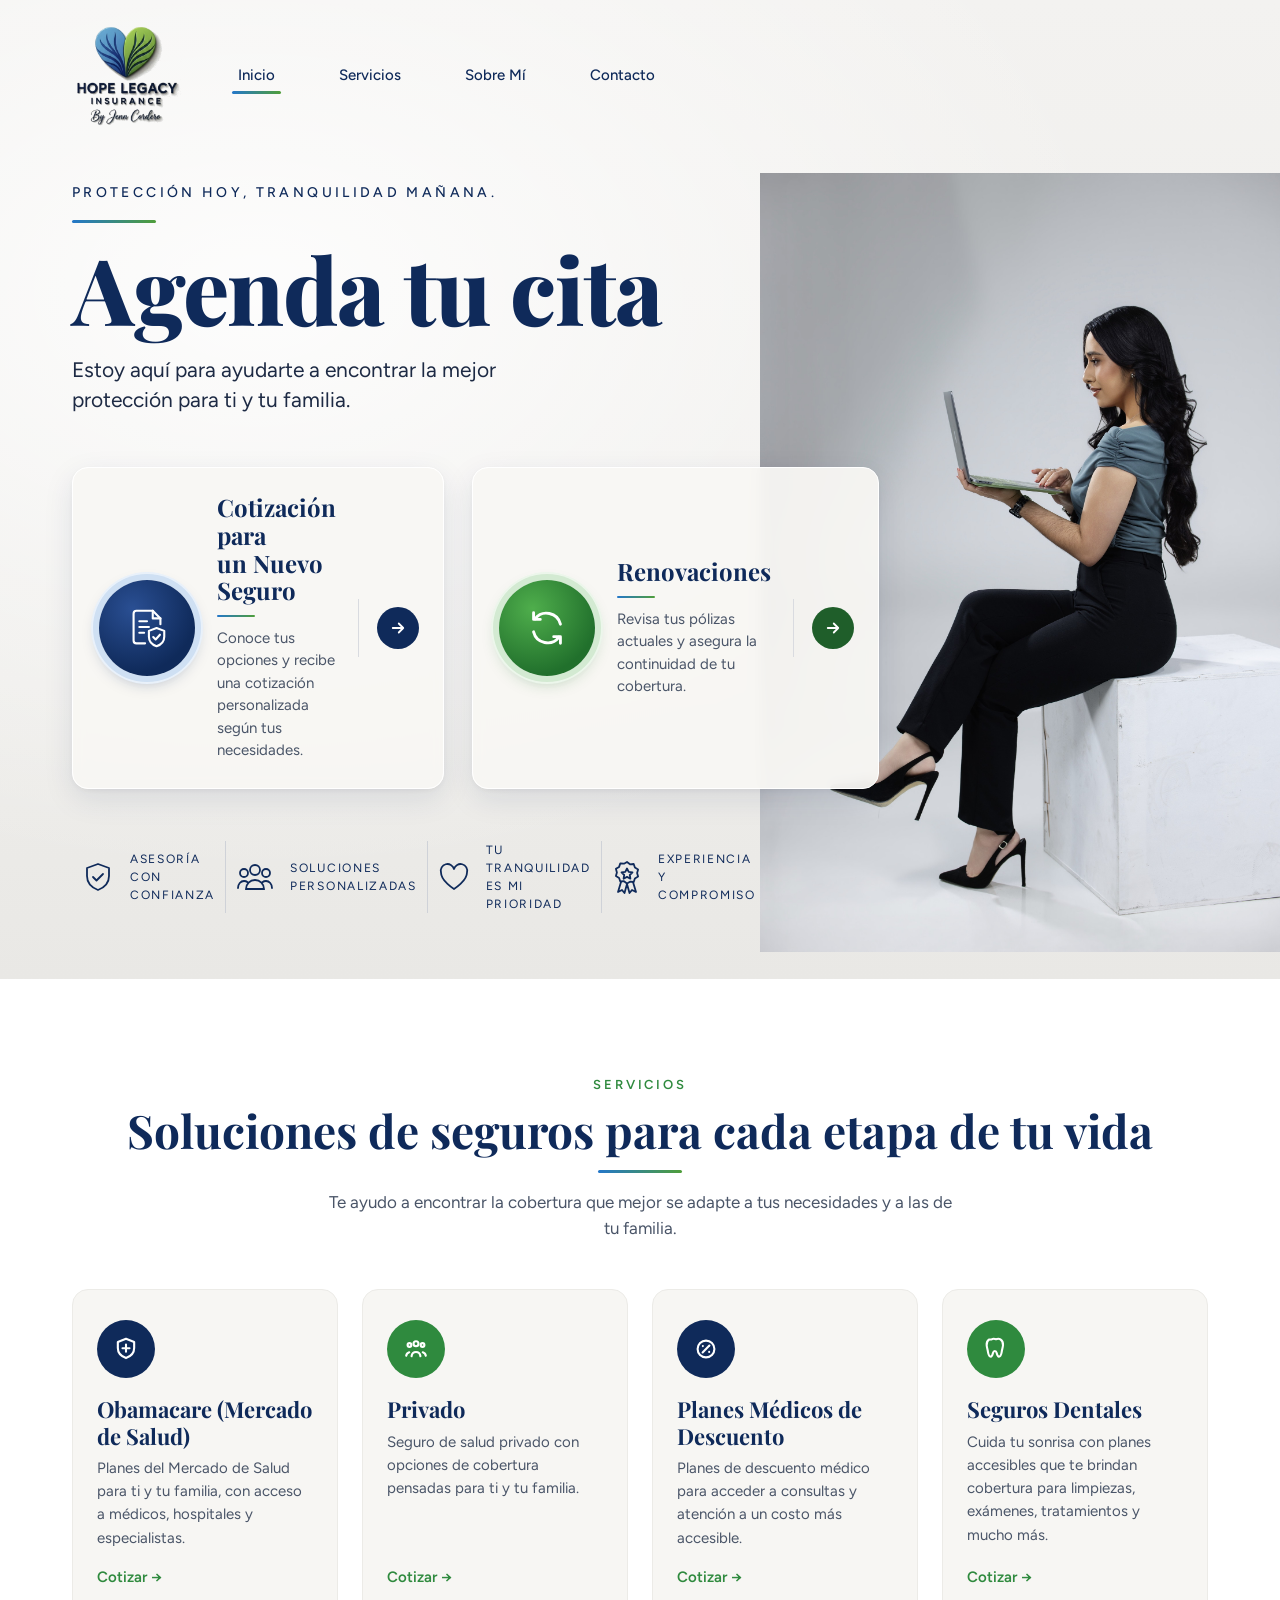
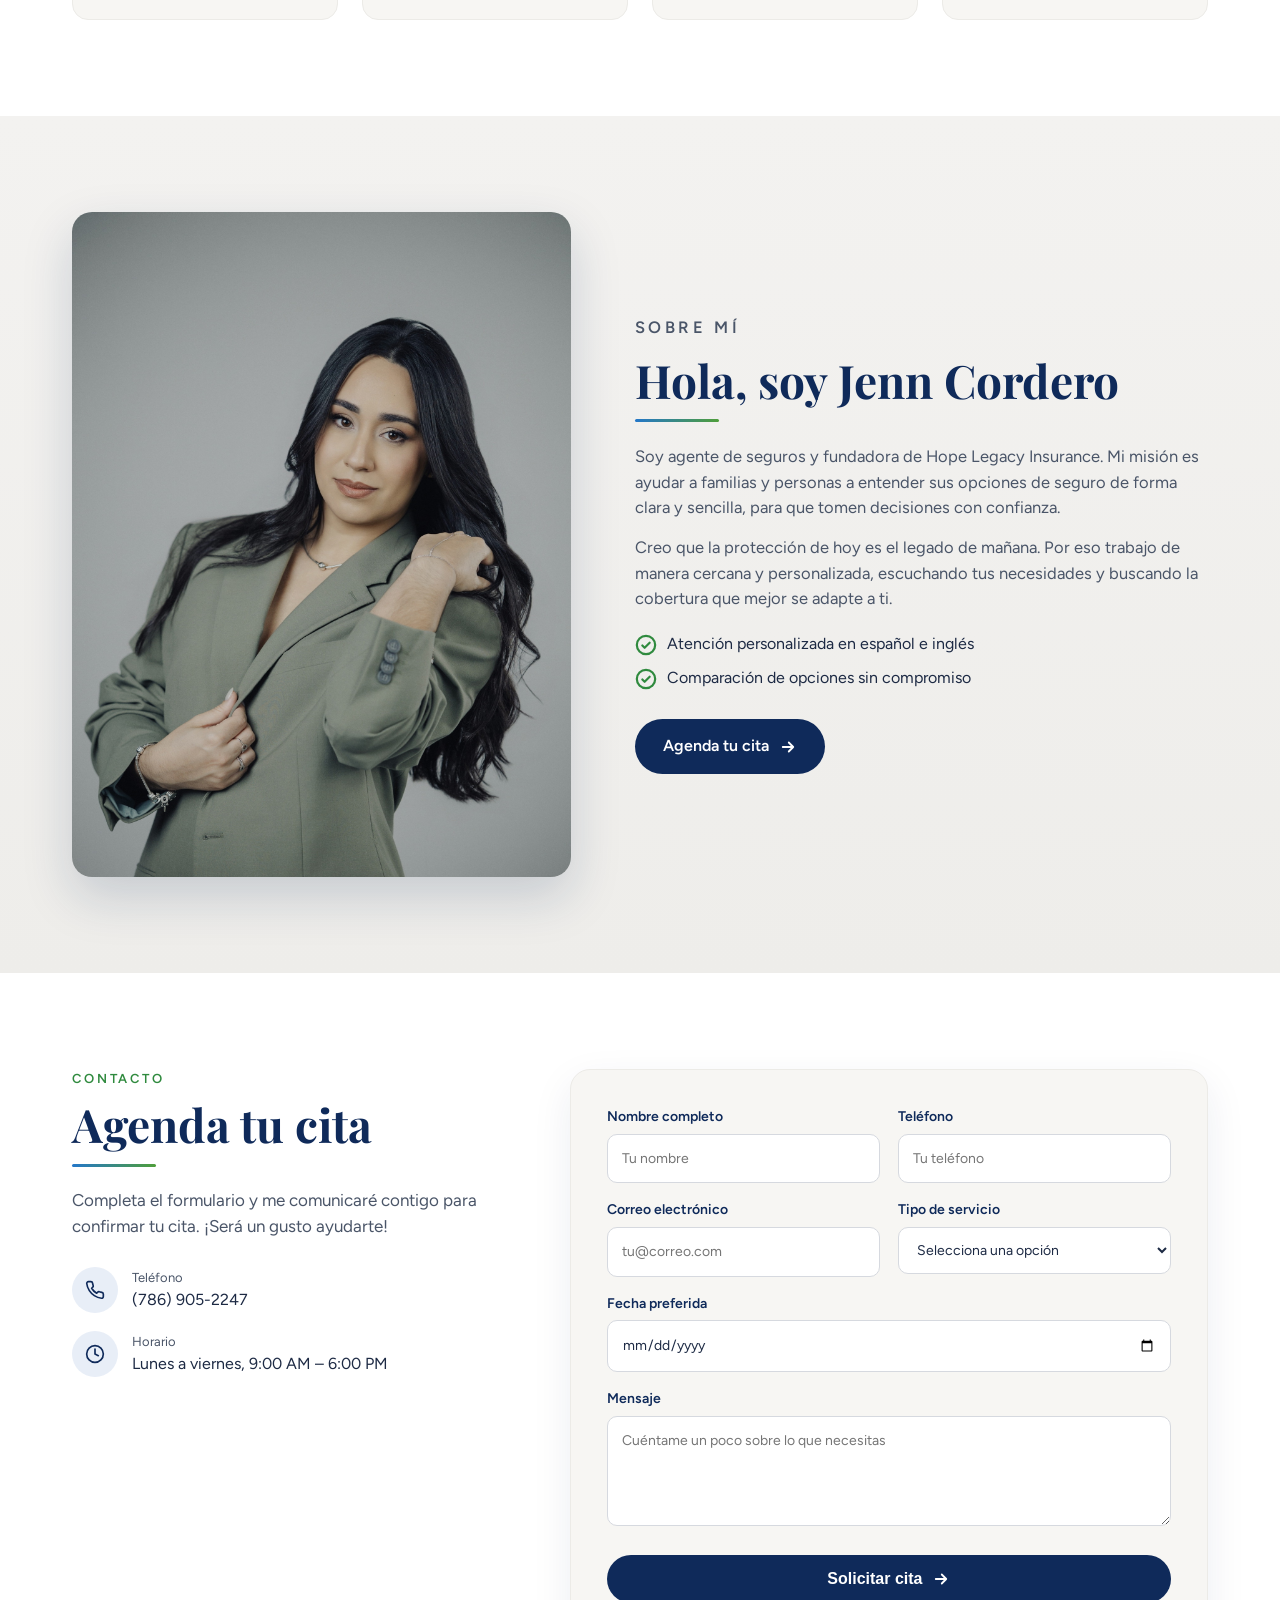
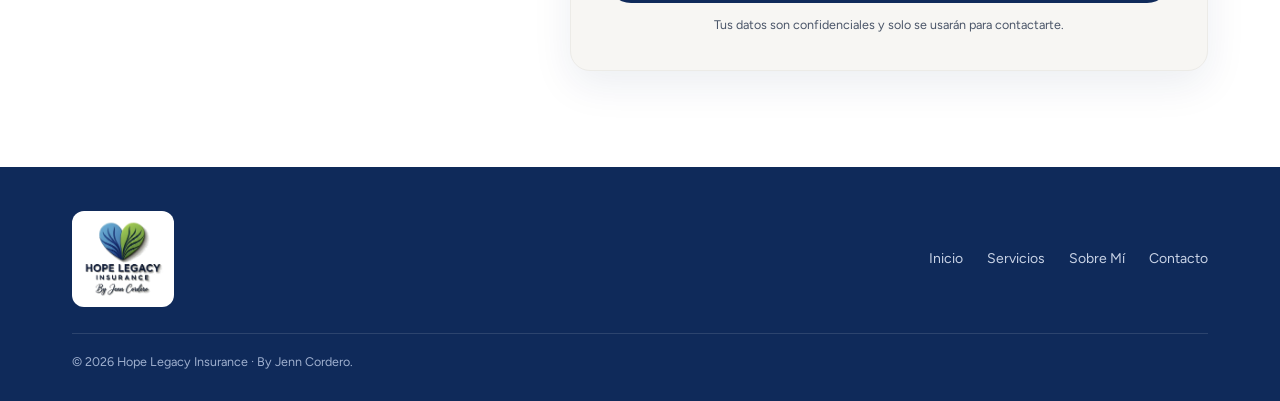
==== jessica/index.html @ 12779f5c "Update Jessica's booking page with studio photos and health plans. Use the sitting portrait in the h" ====
<!DOCTYPE html>
<html lang="es">
<head>
<meta charset="UTF-8">
<meta name="viewport" content="width=device-width, initial-scale=1">
<title>Hope Legacy Insurance | By Jenn Cordero – Agenda tu cita</title>
<meta name="description" content="Hope Legacy Insurance by Jenn Cordero. Protección hoy, tranquilidad mañana. Agenda tu cita para cotizaciones y renovaciones de seguros.">
<link rel="preconnect" href="https://fonts.googleapis.com"><link rel="preconnect" href="https://fonts.gstatic.com" crossorigin>
<link href="https://fonts.googleapis.com/css2?family=Playfair+Display:wght@600;700;800&family=Figtree:wght@400;500;600;700&display=swap" rel="stylesheet">
<style>
:root{--navy:#0f2a5a;--navy2:#13306a;--green:#2f8a3e;--green2:#4f9e3a;--blue:#2477c9;--bg:#f1f0ee;--card:#f7f6f3;--text:#1d2a44;--muted:#4a5568}
*{box-sizing:border-box;margin:0;padding:0}
html{scroll-behavior:smooth}
body{font-family:'Figtree',system-ui,sans-serif;color:var(--text);background:#fff;line-height:1.55}
img{max-width:100%;display:block}
a{color:inherit;text-decoration:none}
.wrap{max-width:1200px;margin:0 auto;padding:0 32px}
.serif{font-family:'Playfair Display',Georgia,serif}
.uline{width:84px;height:3px;border-radius:3px;background:linear-gradient(90deg,var(--blue),var(--green2))}

/* NAV */
header{position:absolute;top:0;left:0;right:0;z-index:20}
.nav{display:flex;align-items:center;gap:56px;padding-top:22px}
.nav .logo img{height:108px;width:auto}
.nav ul{display:flex;gap:64px;list-style:none;font-size:15px;font-weight:500;color:var(--navy)}
.nav ul a{position:relative;padding-bottom:10px}
.nav ul a.active::after{content:"";position:absolute;left:-6px;right:-6px;bottom:0;height:3px;border-radius:3px;background:linear-gradient(90deg,var(--blue),var(--green2))}
.burger{display:none;margin-left:auto;background:none;border:0;cursor:pointer;padding:8px}
.burger span{display:block;width:26px;height:2px;background:var(--navy);margin:6px 0;border-radius:2px}

/* HERO */
.hero{position:relative;display:grid;grid-template-columns:minmax(0,1fr) min(44vw,520px);align-items:stretch;background:linear-gradient(180deg,#f3f2f0 0%,#eeedea 70%,#e9e8e5 100%);overflow:hidden;padding-top:146px}
.hero::before{content:"";position:absolute;inset:0;background:radial-gradient(ellipse at 20% 30%,rgba(255,255,255,.85),transparent 60%);pointer-events:none}
.hero-photo{position:relative;grid-column:2;grid-row:1;align-self:center;width:100%;height:auto;aspect-ratio:1800/2699;min-height:0;background-image:url(assets/hero.jpg);background-repeat:no-repeat;background-position:center center;background-size:cover;pointer-events:none}
.hero-photo::after{content:none}
.hero .hero-inner{position:relative;z-index:2;grid-column:1;grid-row:1;max-width:none;width:auto;margin:0;align-self:center;padding:8px 28px 36px max(32px,calc((100vw - 1200px) / 2 + 32px))}
.hero .cards{max-width:680px}
.eyebrow{letter-spacing:.24em;font-size:14px;font-weight:500;color:var(--navy);text-transform:uppercase;margin-top:28px}
.hero .uline{margin:16px 0 18px}
.hero h1{font-family:'Playfair Display',serif;font-weight:800;color:var(--navy);font-size:clamp(46px,7.4vw,92px);line-height:1.02;letter-spacing:-.01em}
.hero .sub{font-size:clamp(17px,1.75vw,21px);color:var(--text);max-width:470px;margin-top:20px;line-height:1.45}
.cards{display:grid;grid-template-columns:1fr 1fr;gap:28px;margin-top:52px;position:relative;z-index:3}
.card{display:flex;align-items:center;gap:22px;background:rgba(248,247,244,.94);border:1px solid #fff;border-radius:16px;padding:26px 24px 26px 26px;box-shadow:0 10px 30px rgba(15,42,90,.10),0 2px 6px rgba(0,0,0,.05);backdrop-filter:blur(6px)}
.icon{flex:0 0 96px;width:96px;height:96px;border-radius:50%;display:grid;place-items:center;color:#fff}
.icon.navy{background:radial-gradient(circle at 35% 30%,#2a4f93,var(--navy) 70%);box-shadow:0 0 0 6px #cfe0f3,0 0 0 8px #e9f1fa,0 6px 16px rgba(15,42,90,.35)}
.icon.green{background:radial-gradient(circle at 35% 30%,#4fae4c,#21702c 72%);box-shadow:0 0 0 6px #d3ead2,0 0 0 8px #ecf6eb,0 6px 16px rgba(33,112,44,.35)}
.card .txt{flex:1}
.card h3{font-family:'Playfair Display',serif;color:var(--navy);font-size:24px;line-height:1.15;font-weight:700}
.card .uline{width:38px;height:2px;margin:10px 0 10px}
.card p{font-size:15px;color:var(--muted);line-height:1.5}
.card .go{flex:0 0 auto;display:flex;align-items:center;padding-left:18px;border-left:1px solid #d9dbe0;height:58px}
.arrow{width:42px;height:42px;border-radius:50%;display:grid;place-items:center;color:#fff;border:0;cursor:pointer;transition:transform .2s}
.arrow:hover{transform:translateX(3px)}
.arrow.navy{background:var(--navy)}.arrow.green{background:#1f5e2a}
.trust{display:grid;grid-template-columns:repeat(4,1fr);margin:30px 0 0;padding:22px 0 30px;position:relative;z-index:3}
.trust div{display:flex;align-items:center;gap:16px;justify-content:center;font-size:12px;letter-spacing:.14em;text-transform:uppercase;color:var(--navy);line-height:1.5;padding:0 10px}
.trust div+div{border-left:1px solid #cfd2d8}
.trust svg{flex:0 0 auto;color:var(--navy)}

/* SECTIONS */
section.block{padding:96px 0}
.kicker{letter-spacing:.22em;font-size:13px;font-weight:600;color:var(--green);text-transform:uppercase}
.block h2{font-family:'Playfair Display',serif;color:var(--navy);font-size:clamp(32px,4vw,46px);line-height:1.1;margin:10px 0 14px}
.block .lead{color:var(--muted);max-width:640px;font-size:17px}
.center{text-align:center}.center .uline,.center .lead{margin-left:auto;margin-right:auto}
.svc-grid{display:grid;grid-template-columns:repeat(4,1fr);gap:24px;margin-top:48px}
.svc{background:var(--card);border-radius:16px;padding:30px 24px;border:1px solid #ecebe7;transition:box-shadow .2s,transform .2s;display:flex;flex-direction:column}
.svc:hover{box-shadow:0 14px 30px rgba(15,42,90,.10);transform:translateY(-3px)}
.svc .si{width:58px;height:58px;border-radius:50%;display:grid;place-items:center;color:#fff;background:var(--navy);margin-bottom:18px}
.svc:nth-child(even) .si{background:var(--green)}
.svc h3{font-family:'Playfair Display',serif;color:var(--navy);font-size:22px;line-height:1.2;margin-bottom:8px}
.svc p{color:var(--muted);font-size:15px;flex:1}
.svc a{margin-top:16px;font-weight:600;color:var(--green);font-size:15px}
.about{background:linear-gradient(180deg,#f3f2f0,#eeedea)}
.about-grid{display:grid;grid-template-columns:1fr 1.15fr;gap:64px;align-items:center}
.about-img{border-radius:20px;overflow:hidden;box-shadow:0 20px 50px rgba(15,42,90,.18);aspect-ratio:3/4;background:url(assets/about.jpg) center 15%/cover}
.about p{color:var(--muted);margin-bottom:14px;font-size:16.5px}
.checks{list-style:none;margin:20px 0 28px;display:grid;gap:10px}
.checks li{display:flex;gap:10px;align-items:flex-start;color:var(--text)}
.checks li svg{flex:0 0 22px;color:var(--green);margin-top:2px}
.btn{display:inline-flex;align-items:center;gap:10px;background:var(--navy);color:#fff;padding:15px 28px;border-radius:40px;font-weight:600;font-size:16px;border:0;cursor:pointer;transition:background .2s}
.btn:hover{background:var(--green)}
.contact-grid{display:grid;grid-template-columns:.9fr 1.3fr;gap:56px;align-items:start}
.info{display:grid;gap:18px;margin-top:28px}
.info div{display:flex;gap:14px;align-items:center;color:var(--text)}
.info .ci{width:46px;height:46px;border-radius:50%;background:#e8eef7;color:var(--navy);display:grid;place-items:center;flex:0 0 46px}
.info small{display:block;color:var(--muted);font-size:13px}
form{background:var(--card);border:1px solid #ecebe7;border-radius:20px;padding:36px;box-shadow:0 14px 40px rgba(15,42,90,.08)}
.row{display:grid;grid-template-columns:1fr 1fr;gap:18px}
label{display:block;font-size:14px;font-weight:600;color:var(--navy);margin-bottom:16px}
input,select,textarea{width:100%;margin-top:6px;padding:13px 14px;border:1px solid #d6d9df;border-radius:10px;font:inherit;font-weight:400;color:var(--text);background:#fff}
input:focus,select:focus,textarea:focus{outline:2px solid rgba(47,138,62,.35);border-color:var(--green)}
textarea{min-height:110px;resize:vertical}
form .btn{width:100%;justify-content:center;margin-top:6px}
.note{font-size:12.5px;color:var(--muted);margin-top:12px;text-align:center}
.thanks{display:none;text-align:center;padding:40px 20px}
.thanks .ok{width:72px;height:72px;border-radius:50%;background:var(--green);color:#fff;display:grid;place-items:center;margin:0 auto 18px}
.thanks h3{font-family:'Playfair Display',serif;color:var(--navy);font-size:28px;margin-bottom:8px}
footer{background:var(--navy);color:#c9d3e6;padding:44px 0 30px;font-size:14px}
.foot{display:flex;justify-content:space-between;gap:30px;flex-wrap:wrap;align-items:center}
.foot img{height:96px;width:auto;background:#fff;border-radius:12px;padding:8px 10px}
.foot nav{display:flex;gap:24px}
.legal{border-top:1px solid rgba(255,255,255,.12);margin-top:26px;padding-top:18px;font-size:12.5px;color:#9fb0cf}
/* RESPONSIVE */
@media (max-width:1024px){
 .nav{gap:30px}.nav ul{gap:30px}
 .svc-grid{grid-template-columns:repeat(2,1fr)}
 .card{flex-wrap:wrap}
}
@media (max-width:820px){
 .wrap{padding:0 20px}
 header{position:sticky;background:rgba(243,242,240,.96);backdrop-filter:blur(8px);box-shadow:0 1px 0 #e3e2de}
 .nav{padding:10px 0;gap:0}
 .nav .logo img{height:72px}
 .burger{display:block}
 .nav ul{display:none;position:absolute;top:100%;left:0;right:0;flex-direction:column;gap:0;background:#f7f6f3;box-shadow:0 10px 20px rgba(0,0,0,.08)}
 .nav ul.open{display:flex}
 .nav ul li a{display:block;padding:16px 24px;border-top:1px solid #e6e5e1}
 .nav ul a.active::after{display:none}
 .hero{display:block;padding-top:0}
 .hero-photo{grid-column:auto;grid-row:auto;position:relative;align-self:auto;width:100%;height:auto;min-height:0;aspect-ratio:1800/2699;background-position:center center;background-size:cover}
 .hero .hero-inner{max-width:1200px;width:auto;margin:-24px auto 0;padding:0 20px 8px;align-self:auto}
 .eyebrow{font-size:12px;letter-spacing:.16em;margin-top:0}
 .cards{grid-template-columns:1fr;gap:18px;margin-top:32px}
 .card{flex-wrap:nowrap;padding:20px 16px;gap:16px}
 .icon{flex-basis:60px;width:60px;height:60px}.icon svg{width:36px;height:36px}
 .card h3{font-size:20px}.card p{font-size:14px}
 .card .go{padding-left:12px}
 .trust{grid-template-columns:1fr 1fr;row-gap:22px}
 .trust div{justify-content:flex-start;font-size:11px;letter-spacing:.1em}
 .trust div+div{border-left:0}
 section.block{padding:64px 0}
 .svc-grid{grid-template-columns:1fr;gap:16px;margin-top:32px}
 .about-grid,.contact-grid{grid-template-columns:1fr;gap:32px}
 .about-img{aspect-ratio:3/4}
 .row{grid-template-columns:1fr;gap:0}
 form{padding:24px 18px}
 .foot{flex-direction:column;align-items:flex-start}
}
</style>
</head>
<body>

<header>
 <div class="wrap nav">
  <a href="#inicio" class="logo" aria-label="Hope Legacy Insurance - Inicio"><img src="assets/logo.png" alt="Hope Legacy Insurance By Jenn Cordero"></a>
  <button class="burger" aria-label="Abrir menú" onclick="document.getElementById('menu').classList.toggle('open')"><span></span><span></span><span></span></button>
  <ul id="menu">
   <li><a href="#inicio" class="active">Inicio</a></li>
   <li><a href="#servicios">Servicios</a></li>
   <li><a href="#sobre-mi">Sobre Mí</a></li>
   <li><a href="#contacto">Contacto</a></li>
  </ul>
 </div>
</header>

<section class="hero" id="inicio">
 <div class="hero-photo" role="img" aria-label="Jenn Cordero, agente de seguros"></div>
 <div class="wrap hero-inner">
  <p class="eyebrow">Protección hoy, tranquilidad mañana.</p>
  <div class="uline"></div>
  <h1>Agenda tu cita</h1>
  <p class="sub">Estoy aquí para ayudarte a encontrar la mejor protección para ti y tu familia.</p>

  <div class="cards">
   <div class="card">
    <div class="icon navy">
     <svg width="46" height="46" viewBox="0 0 48 48" fill="none" stroke="currentColor" stroke-width="2.2" stroke-linecap="round" stroke-linejoin="round"><path d="M30 6H13a3 3 0 0 0-3 3v28a3 3 0 0 0 3 3h9"/><path d="M30 6l8 8v6"/><path d="M30 6v8h8"/><path d="M16 17h8M16 23h10M16 29h5"/><path d="M34 24l8 3v6c0 5-3.6 8.4-8 10-4.4-1.6-8-5-8-10v-6z"/><path d="M30.5 33.5l2.5 2.5 4.5-5"/></svg>
    </div>
    <div class="txt">
     <h3>Cotización para<br>un Nuevo Seguro</h3>
     <div class="uline"></div>
     <p>Conoce tus opciones y recibe una cotización personalizada según tus necesidades.</p>
    </div>
    <div class="go"><button class="arrow navy" data-service="Cotización para un nuevo seguro" aria-label="Pedir cotización">
     <svg width="18" height="18" viewBox="0 0 24 24" fill="none" stroke="currentColor" stroke-width="2.4" stroke-linecap="round" stroke-linejoin="round"><path d="M5 12h14M13 6l6 6-6 6"/></svg></button></div>
   </div>
   <div class="card">
    <div class="icon green">
     <svg width="46" height="46" viewBox="0 0 48 48" fill="none" stroke="currentColor" stroke-width="3" stroke-linecap="round" stroke-linejoin="round"><path d="M38 20A15 15 0 0 0 11.5 14.5"/><path d="M10 8v7h7"/><path d="M10 28a15 15 0 0 0 26.5 5.5"/><path d="M38 40v-7h-7"/></svg>
    </div>
    <div class="txt">
     <h3>Renovaciones</h3>
     <div class="uline"></div>
     <p>Revisa tus pólizas actuales y asegura la continuidad de tu cobertura.</p>
    </div>
    <div class="go"><button class="arrow green" data-service="Renovación de póliza" aria-label="Revisar renovación">
     <svg width="18" height="18" viewBox="0 0 24 24" fill="none" stroke="currentColor" stroke-width="2.4" stroke-linecap="round" stroke-linejoin="round"><path d="M5 12h14M13 6l6 6-6 6"/></svg></button></div>
   </div>
  </div>

  <div class="trust">
   <div><svg width="32" height="32" viewBox="0 0 32 32" fill="none" stroke="currentColor" stroke-width="1.8" stroke-linejoin="round" stroke-linecap="round"><path d="M16 3l11 4v8c0 7-4.8 11.6-11 14C9.8 26.6 5 22 5 15V7z"/><path d="M11 16l3.5 3.5L21 13"/></svg><span>Asesoría<br>con confianza</span></div>
   <div><svg width="38" height="32" viewBox="0 0 38 32" fill="none" stroke="currentColor" stroke-width="1.8" stroke-linecap="round"><circle cx="19" cy="9" r="5"/><circle cx="8" cy="12" r="4"/><circle cx="30" cy="12" r="4"/><path d="M10 28c0-5 4-9 9-9s9 4 9 9z"/><path d="M2 27c0-4 2.7-7 6-7 1.4 0 2.6.4 3.6 1.2M36 27c0-4-2.7-7-6-7-1.4 0-2.6.4-3.6 1.2"/></svg><span>Soluciones<br>personalizadas</span></div>
   <div><svg width="32" height="30" viewBox="0 0 32 30" fill="none" stroke="currentColor" stroke-width="1.8" stroke-linejoin="round"><path d="M16 27S3 19 3 10.5A6.5 6.5 0 0 1 16 7a6.5 6.5 0 0 1 13 3.5C29 19 16 27 16 27z"/></svg><span>Tu tranquilidad<br>es mi prioridad</span></div>
   <div><svg width="30" height="34" viewBox="0 0 30 34" fill="none" stroke="currentColor" stroke-width="1.8" stroke-linejoin="round" stroke-linecap="round"><path d="M15 2l3 2.3 3.7-.3 1.2 3.5 3.2 1.9-1 3.6 1 3.6-3.2 1.9-1.2 3.5-3.7-.3L15 23.5l-3-2.3-3.7.3-1.2-3.5L3.9 16l1-3.6-1-3.6 3.2-1.9L8.3 3.4l3.7.3z"/><path d="M15 8.5l1.7 3.4 3.8.5-2.7 2.6.6 3.7-3.4-1.8-3.4 1.8.6-3.7-2.7-2.6 3.8-.5z"/><path d="M9 22l-3 10 4-2 2.5 3L15 24M21 22l3 10-4-2-2.5 3L15 24"/></svg><span>Experiencia<br>y compromiso</span></div>
  </div>
 </div>
</section>

<section class="block" id="servicios">
 <div class="wrap center">
  <p class="kicker">Servicios</p>
  <h2>Soluciones de seguros para cada etapa de tu vida</h2>
  <div class="uline"></div>
  <p class="lead" style="margin-top:16px">Te ayudo a encontrar la cobertura que mejor se adapte a tus necesidades y a las de tu familia.</p>
 </div>
 <div class="wrap svc-grid">
  <div class="svc">
   <div class="si"><svg width="28" height="28" viewBox="0 0 24 24" fill="none" stroke="currentColor" stroke-width="1.8" stroke-linecap="round" stroke-linejoin="round"><path d="M12 3.2 19 6v5.2c0 4.2-2.8 7.1-7 8.6-4.2-1.5-7-4.4-7-8.6V6z"/><path d="M12 8.2v6.2M9 11.3h6"/></svg></div>
   <h3>Obamacare (Mercado de Salud)</h3><p>Planes del Mercado de Salud para ti y tu familia, con acceso a médicos, hospitales y especialistas.</p>
   <a href="#contacto" data-service="Obamacare (Mercado de Salud)">Cotizar →</a>
  </div>
  <div class="svc">
   <div class="si"><svg width="28" height="28" viewBox="0 0 24 24" fill="none" stroke="currentColor" stroke-width="1.8" stroke-linecap="round" stroke-linejoin="round"><circle cx="12" cy="7.5" r="2.1"/><circle cx="6.4" cy="8.6" r="1.6"/><circle cx="17.6" cy="8.6" r="1.6"/><path d="M8.2 18.2c.35-2.2 1.9-3.6 3.8-3.6s3.45 1.4 3.8 3.6"/><path d="M3.6 17.8c.25-1.5 1.3-2.6 2.6-3"/><path d="M20.4 17.8c-.25-1.5-1.3-2.6-2.6-3"/></svg></div>
   <h3>Privado</h3><p>Seguro de salud privado con opciones de cobertura pensadas para ti y tu familia.</p>
   <a href="#contacto" data-service="Privado">Cotizar →</a>
  </div>
  <div class="svc">
   <div class="si"><svg width="28" height="28" viewBox="0 0 24 24" fill="none" stroke="currentColor" stroke-width="1.8" stroke-linecap="round" stroke-linejoin="round"><circle cx="12" cy="12" r="7.2"/><path d="M9.1 14.9 14.9 9.1"/><circle cx="9.3" cy="9.5" r=".9" fill="currentColor" stroke="none"/><circle cx="14.7" cy="14.5" r=".9" fill="currentColor" stroke="none"/></svg></div>
   <h3>Planes Médicos de Descuento</h3><p>Planes de descuento médico para acceder a consultas y atención a un costo más accesible.</p>
   <a href="#contacto" data-service="Planes Médicos de Descuento">Cotizar →</a>
  </div>
  <div class="svc">
   <div class="si"><svg width="28" height="28" viewBox="0 0 24 24" fill="none" stroke="currentColor" stroke-width="1.8" stroke-linecap="round" stroke-linejoin="round"><path d="M8.2 3.8c1.1-.7 2.2-.8 3.8-.1 1.6-.7 2.7-.6 3.8.1 1.5 1 2.4 2.8 2.2 5-.2 2.2-.8 3.6-1.1 5.6-.4 2.4-1 4.1-2.4 4.1-1.1 0-1.5-1.5-1.9-3.1-.3-1.2-.6-1.7-1.6-1.7s-1.3.5-1.6 1.7c-.4 1.6-.8 3.1-1.9 3.1-1.4 0-2-1.7-2.4-4.1-.3-2-.9-3.4-1.1-5.6-.2-2.2.7-4 2.2-5z"/></svg></div>
   <h3>Seguros Dentales</h3><p>Cuida tu sonrisa con planes accesibles que te brindan cobertura para limpiezas, exámenes, tratamientos y mucho más.</p>
   <a href="#contacto" data-service="Seguros Dentales">Cotizar →</a>
  </div>
 </div>
</section>

<section class="block about" id="sobre-mi">
 <div class="wrap about-grid">
  <div class="about-img" role="img" aria-label="Foto de Jenn Cordero"></div>
  <div>
   <p class="kicker">Sobre Mí</p>
   <h2>Hola, soy Jenn Cordero</h2>
   <div class="uline" style="margin-bottom:22px"></div>
   <p>Soy agente de seguros y fundadora de Hope Legacy Insurance. Mi misión es ayudar a familias y personas a entender sus opciones de seguro de forma clara y sencilla, para que tomen decisiones con confianza.</p>
   <p>Creo que la protección de hoy es el legado de mañana. Por eso trabajo de manera cercana y personalizada, escuchando tus necesidades y buscando la cobertura que mejor se adapte a ti.</p>
   <ul class="checks">
    <li><svg viewBox="0 0 24 24" width="22" height="22" fill="none" stroke="currentColor" stroke-width="2.4" stroke-linecap="round" stroke-linejoin="round"><circle cx="12" cy="12" r="10"/><path d="M8 12.5l2.5 2.5L16 9.5"/></svg>Atención personalizada en español e inglés</li>
    <li><svg viewBox="0 0 24 24" width="22" height="22" fill="none" stroke="currentColor" stroke-width="2.4" stroke-linecap="round" stroke-linejoin="round"><circle cx="12" cy="12" r="10"/><path d="M8 12.5l2.5 2.5L16 9.5"/></svg>Comparación de opciones sin compromiso</li>
   </ul>
   <a href="#contacto" class="btn">Agenda tu cita
    <svg width="18" height="18" viewBox="0 0 24 24" fill="none" stroke="currentColor" stroke-width="2.4" stroke-linecap="round" stroke-linejoin="round"><path d="M5 12h14M13 6l6 6-6 6"/></svg></a>
  </div>
 </div>
</section>

<section class="block" id="contacto">
 <div class="wrap contact-grid">
  <div>
   <p class="kicker">Contacto</p>
   <h2>Agenda tu cita</h2>
   <div class="uline" style="margin-bottom:20px"></div>
   <p class="lead">Completa el formulario y me comunicaré contigo para confirmar tu cita. ¡Será un gusto ayudarte!</p>
   <div class="info">
    <div><span class="ci"><svg width="20" height="20" viewBox="0 0 24 24" fill="none" stroke="currentColor" stroke-width="2" stroke-linecap="round" stroke-linejoin="round"><path d="M22 16.9v3a2 2 0 0 1-2.2 2 19.8 19.8 0 0 1-8.6-3.1 19.5 19.5 0 0 1-6-6A19.8 19.8 0 0 1 2.1 4.2 2 2 0 0 1 4.1 2h3a2 2 0 0 1 2 1.7c.1 1 .4 1.9.7 2.8a2 2 0 0 1-.5 2.1L8 9.9a16 16 0 0 0 6 6l1.3-1.3a2 2 0 0 1 2.1-.4c.9.3 1.8.6 2.8.7a2 2 0 0 1 1.7 2z"/></svg></span><span><small>Teléfono</small><a href="tel:+17869052247">(786) 905-2247</a></span></div>
    <div><span class="ci"><svg width="20" height="20" viewBox="0 0 24 24" fill="none" stroke="currentColor" stroke-width="2" stroke-linecap="round" stroke-linejoin="round"><circle cx="12" cy="12" r="10"/><path d="M12 6v6l4 2"/></svg></span><span><small>Horario</small>Lunes a viernes, 9:00 AM – 6:00 PM</span></div>
   </div>
  </div>

  <div>
   <form id="booking" novalidate>
    <div class="row">
     <label>Nombre completo<input type="text" name="nombre" required autocomplete="name" placeholder="Tu nombre"></label>
     <label>Teléfono<input type="tel" name="telefono" required autocomplete="tel" placeholder="Tu teléfono"></label>
    </div>
    <div class="row">
     <label>Correo electrónico<input type="email" name="email" required autocomplete="email" placeholder="tu@correo.com"></label>
     <label>Tipo de servicio
      <select name="servicio" id="servicio" required>
       <option value="">Selecciona una opción</option>
       <option>Cotización para un nuevo seguro</option>
       <option>Renovación de póliza</option>
       <option>Obamacare (Mercado de Salud)</option>
       <option>Privado</option>
       <option>Planes Médicos de Descuento</option>
       <option>Seguros Dentales</option>
       <option>Otro</option>
      </select></label>
    </div>
    <label>Fecha preferida<input type="date" name="fecha" id="fecha"></label>
    <label>Mensaje<textarea name="mensaje" placeholder="Cuéntame un poco sobre lo que necesitas"></textarea></label>
    <button class="btn" type="submit">Solicitar cita
     <svg width="18" height="18" viewBox="0 0 24 24" fill="none" stroke="currentColor" stroke-width="2.4" stroke-linecap="round" stroke-linejoin="round"><path d="M5 12h14M13 6l6 6-6 6"/></svg></button>
    <p class="note">Tus datos son confidenciales y solo se usarán para contactarte.</p>
   </form>
   <div class="thanks" id="thanks">
    <div class="ok"><svg width="36" height="36" viewBox="0 0 24 24" fill="none" stroke="currentColor" stroke-width="2.6" stroke-linecap="round" stroke-linejoin="round"><path d="M5 12.5l4.5 4.5L19 7.5"/></svg></div>
    <h3>¡Gracias por tu solicitud!</h3>
    <p class="lead" style="margin:0 auto">Recibí tus datos y me pondré en contacto contigo muy pronto para confirmar tu cita.</p>
   </div>
  </div>
 </div>
</section>

<footer>
 <div class="wrap">
  <div class="foot">
   <img src="assets/logo.png" alt="Hope Legacy Insurance">
   <nav><a href="#inicio">Inicio</a><a href="#servicios">Servicios</a><a href="#sobre-mi">Sobre Mí</a><a href="#contacto">Contacto</a></nav>
  </div>
  <div class="legal">© 2026 Hope Legacy Insurance · By Jenn Cordero.</div>
 </div>
</footer>

<script>
const sel=document.getElementById('servicio');
function goBook(service){
  if(service){[...sel.options].forEach(o=>{if(o.text===service)sel.value=o.value||o.text;});}
  document.getElementById('contacto').scrollIntoView({behavior:'smooth'});
  setTimeout(()=>document.querySelector('#booking input[name=nombre]').focus({preventScroll:true}),700);
}
document.querySelectorAll('[data-service]').forEach(el=>el.addEventListener('click',e=>{e.preventDefault();goBook(el.dataset.service);}));
document.querySelectorAll('#menu a').forEach(a=>a.addEventListener('click',()=>{
  document.getElementById('menu').classList.remove('open');
  document.querySelectorAll('#menu a').forEach(x=>x.classList.remove('active'));a.classList.add('active');
}));
document.getElementById('fecha').min=new Date().toISOString().split('T')[0];
document.getElementById('booking').addEventListener('submit',e=>{
  e.preventDefault();const f=e.target;
  if(!f.checkValidity()){f.reportValidity();return;}
  f.style.display='none';document.getElementById('thanks').style.display='block';
});
</script>
</body>
</html>
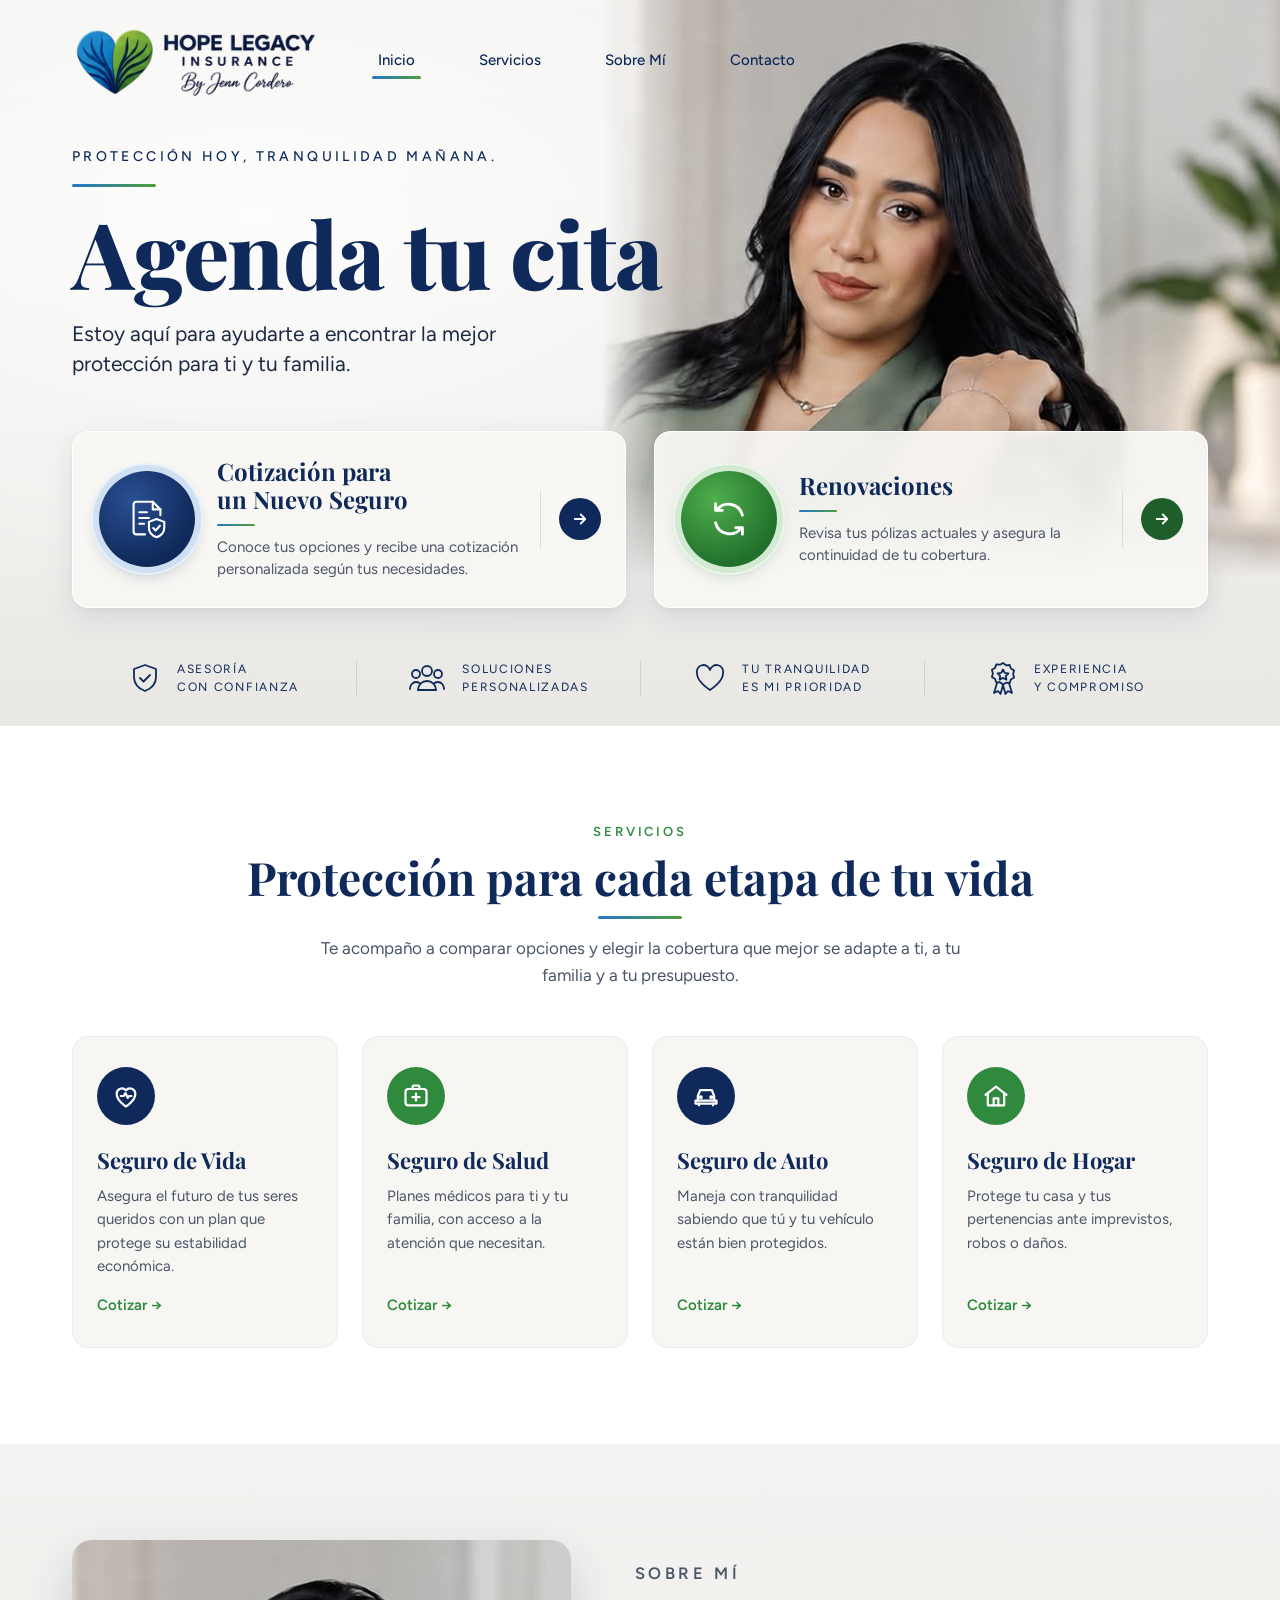
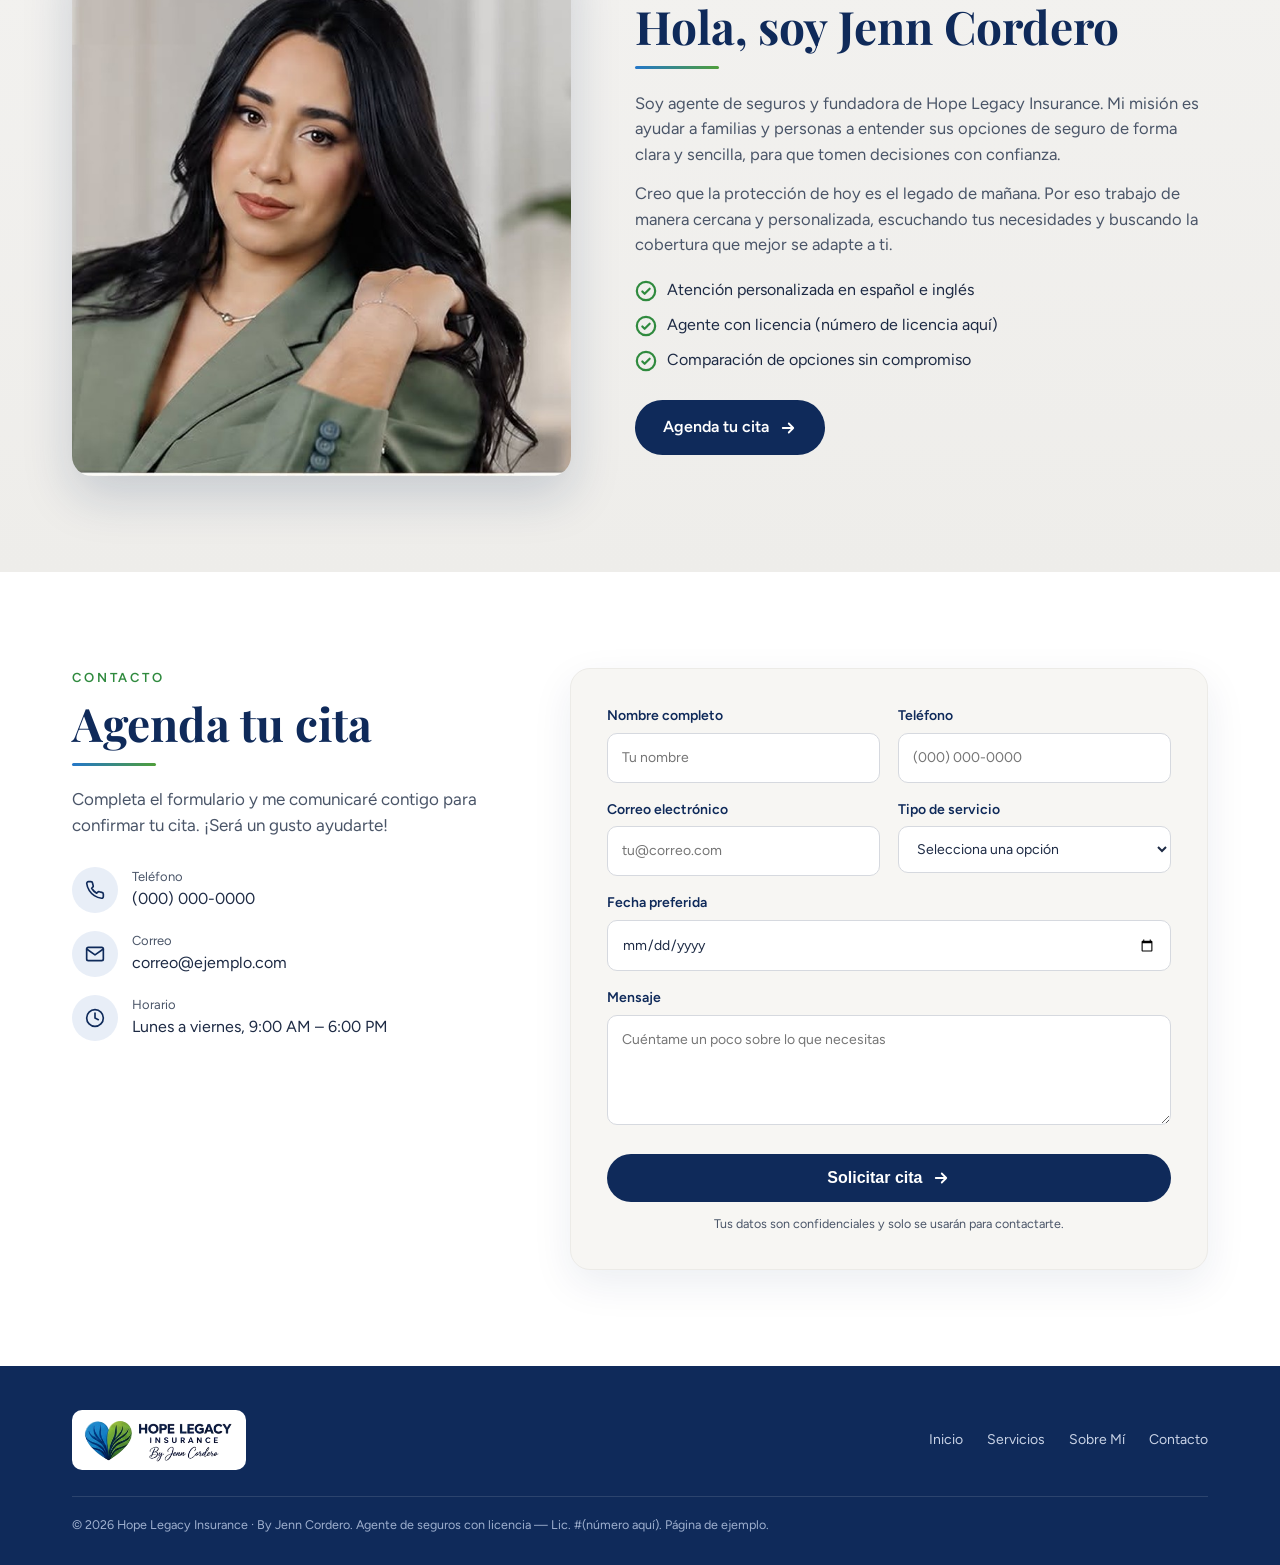
==== commit daf0aa3f: "Revert "Update Jessica booking page with studio photos and health plans"" ====
--- a/jessica/index.html
+++ b/jessica/index.html
@@ -21,7 +21,7 @@
 /* NAV */
 header{position:absolute;top:0;left:0;right:0;z-index:20}
 .nav{display:flex;align-items:center;gap:56px;padding-top:22px}
-.nav .logo img{height:108px;width:auto}
+.nav .logo img{height:78px;width:auto}
 .nav ul{display:flex;gap:64px;list-style:none;font-size:15px;font-weight:500;color:var(--navy)}
 .nav ul a{position:relative;padding-bottom:10px}
 .nav ul a.active::after{content:"";position:absolute;left:-6px;right:-6px;bottom:0;height:3px;border-radius:3px;background:linear-gradient(90deg,var(--blue),var(--green2))}
@@ -29,12 +29,12 @@
 .burger span{display:block;width:26px;height:2px;background:var(--navy);margin:6px 0;border-radius:2px}
 
 /* HERO */
-.hero{position:relative;display:grid;grid-template-columns:minmax(0,1fr) min(44vw,520px);align-items:stretch;background:linear-gradient(180deg,#f3f2f0 0%,#eeedea 70%,#e9e8e5 100%);overflow:hidden;padding-top:146px}
+.hero{position:relative;background:linear-gradient(180deg,#f3f2f0 0%,#eeedea 70%,#e9e8e5 100%);overflow:hidden;padding-top:118px}
 .hero::before{content:"";position:absolute;inset:0;background:radial-gradient(ellipse at 20% 30%,rgba(255,255,255,.85),transparent 60%);pointer-events:none}
-.hero-photo{position:relative;grid-column:2;grid-row:1;align-self:center;width:100%;height:auto;aspect-ratio:1800/2699;min-height:0;background-image:url(assets/hero.jpg);background-repeat:no-repeat;background-position:center center;background-size:cover;pointer-events:none}
-.hero-photo::after{content:none}
-.hero .hero-inner{position:relative;z-index:2;grid-column:1;grid-row:1;max-width:none;width:auto;margin:0;align-self:center;padding:8px 28px 36px max(32px,calc((100vw - 1200px) / 2 + 32px))}
-.hero .cards{max-width:680px}
+.hero-photo{position:absolute;top:0;right:0;width:min(53%,780px);height:calc(100% - 150px);background:url(assets/hero.jpg) center top/cover no-repeat;
+ -webkit-mask-image:linear-gradient(90deg,transparent 0,#000 12%);mask-image:linear-gradient(90deg,transparent 0,#000 12%)}
+.hero-photo::after{content:"";position:absolute;left:0;right:0;bottom:0;height:90px;background:linear-gradient(180deg,transparent,#eceae7)}
+.hero-inner{position:relative;z-index:2}
 .eyebrow{letter-spacing:.24em;font-size:14px;font-weight:500;color:var(--navy);text-transform:uppercase;margin-top:28px}
 .hero .uline{margin:16px 0 18px}
 .hero h1{font-family:'Playfair Display',serif;font-weight:800;color:var(--navy);font-size:clamp(46px,7.4vw,92px);line-height:1.02;letter-spacing:-.01em}
@@ -68,12 +68,12 @@
 .svc:hover{box-shadow:0 14px 30px rgba(15,42,90,.10);transform:translateY(-3px)}
 .svc .si{width:58px;height:58px;border-radius:50%;display:grid;place-items:center;color:#fff;background:var(--navy);margin-bottom:18px}
 .svc:nth-child(even) .si{background:var(--green)}
-.svc h3{font-family:'Playfair Display',serif;color:var(--navy);font-size:22px;line-height:1.2;margin-bottom:8px}
+.svc h3{font-family:'Playfair Display',serif;color:var(--navy);font-size:22px;margin-bottom:8px}
 .svc p{color:var(--muted);font-size:15px;flex:1}
 .svc a{margin-top:16px;font-weight:600;color:var(--green);font-size:15px}
 .about{background:linear-gradient(180deg,#f3f2f0,#eeedea)}
 .about-grid{display:grid;grid-template-columns:1fr 1.15fr;gap:64px;align-items:center}
-.about-img{border-radius:20px;overflow:hidden;box-shadow:0 20px 50px rgba(15,42,90,.18);aspect-ratio:3/4;background:url(assets/about.jpg) center 15%/cover}
+.about-img{border-radius:20px;overflow:hidden;box-shadow:0 20px 50px rgba(15,42,90,.18);aspect-ratio:4/4.3;background:url(assets/hero.jpg) 38% top/cover}
 .about p{color:var(--muted);margin-bottom:14px;font-size:16.5px}
 .checks{list-style:none;margin:20px 0 28px;display:grid;gap:10px}
 .checks li{display:flex;gap:10px;align-items:flex-start;color:var(--text)}
@@ -98,9 +98,11 @@
 .thanks h3{font-family:'Playfair Display',serif;color:var(--navy);font-size:28px;margin-bottom:8px}
 footer{background:var(--navy);color:#c9d3e6;padding:44px 0 30px;font-size:14px}
 .foot{display:flex;justify-content:space-between;gap:30px;flex-wrap:wrap;align-items:center}
-.foot img{height:96px;width:auto;background:#fff;border-radius:12px;padding:8px 10px}
+.foot img{height:60px;background:#fff;border-radius:10px;padding:6px 10px}
 .foot nav{display:flex;gap:24px}
 .legal{border-top:1px solid rgba(255,255,255,.12);margin-top:26px;padding-top:18px;font-size:12.5px;color:#9fb0cf}
+.sample-tag{position:fixed;bottom:14px;right:14px;z-index:50;background:rgba(15,42,90,.88);color:#fff;font-size:12px;padding:6px 12px;border-radius:20px}
+
 /* RESPONSIVE */
 @media (max-width:1024px){
  .nav{gap:30px}.nav ul{gap:30px}
@@ -111,15 +113,15 @@
  .wrap{padding:0 20px}
  header{position:sticky;background:rgba(243,242,240,.96);backdrop-filter:blur(8px);box-shadow:0 1px 0 #e3e2de}
  .nav{padding:10px 0;gap:0}
- .nav .logo img{height:72px}
+ .nav .logo img{height:54px}
  .burger{display:block}
  .nav ul{display:none;position:absolute;top:100%;left:0;right:0;flex-direction:column;gap:0;background:#f7f6f3;box-shadow:0 10px 20px rgba(0,0,0,.08)}
  .nav ul.open{display:flex}
  .nav ul li a{display:block;padding:16px 24px;border-top:1px solid #e6e5e1}
  .nav ul a.active::after{display:none}
- .hero{display:block;padding-top:0}
- .hero-photo{grid-column:auto;grid-row:auto;position:relative;align-self:auto;width:100%;height:auto;min-height:0;aspect-ratio:1800/2699;background-position:center center;background-size:cover}
- .hero .hero-inner{max-width:1200px;width:auto;margin:-24px auto 0;padding:0 20px 8px;align-self:auto}
+ .hero{padding-top:0}
+ .hero-photo{position:relative;width:100%;height:auto;aspect-ratio:1089/767;-webkit-mask-image:none;mask-image:none}
+ .hero-inner{margin-top:-30px}
  .eyebrow{font-size:12px;letter-spacing:.16em;margin-top:0}
  .cards{grid-template-columns:1fr;gap:18px;margin-top:32px}
  .card{flex-wrap:nowrap;padding:20px 16px;gap:16px}
@@ -132,7 +134,7 @@
  section.block{padding:64px 0}
  .svc-grid{grid-template-columns:1fr;gap:16px;margin-top:32px}
  .about-grid,.contact-grid{grid-template-columns:1fr;gap:32px}
- .about-img{aspect-ratio:3/4}
+ .about-img{aspect-ratio:4/3.6}
  .row{grid-template-columns:1fr;gap:0}
  form{padding:24px 18px}
  .foot{flex-direction:column;align-items:flex-start}
@@ -201,30 +203,30 @@
 <section class="block" id="servicios">
  <div class="wrap center">
   <p class="kicker">Servicios</p>
-  <h2>Soluciones de seguros para cada etapa de tu vida</h2>
+  <h2>Protección para cada etapa de tu vida</h2>
   <div class="uline"></div>
-  <p class="lead" style="margin-top:16px">Te ayudo a encontrar la cobertura que mejor se adapte a tus necesidades y a las de tu familia.</p>
+  <p class="lead" style="margin-top:16px">Te acompaño a comparar opciones y elegir la cobertura que mejor se adapte a ti, a tu familia y a tu presupuesto.</p>
  </div>
  <div class="wrap svc-grid">
   <div class="svc">
-   <div class="si"><svg width="28" height="28" viewBox="0 0 24 24" fill="none" stroke="currentColor" stroke-width="1.8" stroke-linecap="round" stroke-linejoin="round"><path d="M12 3.2 19 6v5.2c0 4.2-2.8 7.1-7 8.6-4.2-1.5-7-4.4-7-8.6V6z"/><path d="M12 8.2v6.2M9 11.3h6"/></svg></div>
-   <h3>Obamacare (Mercado de Salud)</h3><p>Planes del Mercado de Salud para ti y tu familia, con acceso a médicos, hospitales y especialistas.</p>
-   <a href="#contacto" data-service="Obamacare (Mercado de Salud)">Cotizar →</a>
+   <div class="si"><svg width="28" height="28" viewBox="0 0 24 24" fill="none" stroke="currentColor" stroke-width="1.9" stroke-linecap="round" stroke-linejoin="round"><path d="M12 21s-8-5-8-11a4.5 4.5 0 0 1 8-2.8A4.5 4.5 0 0 1 20 10c0 6-8 11-8 11z"/><path d="M7.5 12h2.5l1.5-2.5 2 4 1.2-1.5h2"/></svg></div>
+   <h3>Seguro de Vida</h3><p>Asegura el futuro de tus seres queridos con un plan que protege su estabilidad económica.</p>
+   <a href="#contacto" data-service="Seguro de vida">Cotizar →</a>
   </div>
   <div class="svc">
-   <div class="si"><svg width="28" height="28" viewBox="0 0 24 24" fill="none" stroke="currentColor" stroke-width="1.8" stroke-linecap="round" stroke-linejoin="round"><circle cx="12" cy="7.5" r="2.1"/><circle cx="6.4" cy="8.6" r="1.6"/><circle cx="17.6" cy="8.6" r="1.6"/><path d="M8.2 18.2c.35-2.2 1.9-3.6 3.8-3.6s3.45 1.4 3.8 3.6"/><path d="M3.6 17.8c.25-1.5 1.3-2.6 2.6-3"/><path d="M20.4 17.8c-.25-1.5-1.3-2.6-2.6-3"/></svg></div>
-   <h3>Privado</h3><p>Seguro de salud privado con opciones de cobertura pensadas para ti y tu familia.</p>
-   <a href="#contacto" data-service="Privado">Cotizar →</a>
+   <div class="si"><svg width="28" height="28" viewBox="0 0 24 24" fill="none" stroke="currentColor" stroke-width="1.9" stroke-linecap="round" stroke-linejoin="round"><rect x="3" y="6" width="18" height="14" rx="2.5"/><path d="M9 6V4.5A1.5 1.5 0 0 1 10.5 3h3A1.5 1.5 0 0 1 15 4.5V6M12 10v6M9 13h6"/></svg></div>
+   <h3>Seguro de Salud</h3><p>Planes médicos para ti y tu familia, con acceso a la atención que necesitan.</p>
+   <a href="#contacto" data-service="Seguro de salud">Cotizar →</a>
   </div>
   <div class="svc">
-   <div class="si"><svg width="28" height="28" viewBox="0 0 24 24" fill="none" stroke="currentColor" stroke-width="1.8" stroke-linecap="round" stroke-linejoin="round"><circle cx="12" cy="12" r="7.2"/><path d="M9.1 14.9 14.9 9.1"/><circle cx="9.3" cy="9.5" r=".9" fill="currentColor" stroke="none"/><circle cx="14.7" cy="14.5" r=".9" fill="currentColor" stroke="none"/></svg></div>
-   <h3>Planes Médicos de Descuento</h3><p>Planes de descuento médico para acceder a consultas y atención a un costo más accesible.</p>
-   <a href="#contacto" data-service="Planes Médicos de Descuento">Cotizar →</a>
+   <div class="si"><svg width="28" height="28" viewBox="0 0 24 24" fill="none" stroke="currentColor" stroke-width="1.9" stroke-linecap="round" stroke-linejoin="round"><path d="M5 16V12l2-5h10l2 5v4"/><path d="M3 16h18v2.5H3z"/><circle cx="7.5" cy="13" r=".8"/><circle cx="16.5" cy="13" r=".8"/><path d="M6 18.5V20M18 18.5V20"/></svg></div>
+   <h3>Seguro de Auto</h3><p>Maneja con tranquilidad sabiendo que tú y tu vehículo están bien protegidos.</p>
+   <a href="#contacto" data-service="Seguro de auto">Cotizar →</a>
   </div>
   <div class="svc">
-   <div class="si"><svg width="28" height="28" viewBox="0 0 24 24" fill="none" stroke="currentColor" stroke-width="1.8" stroke-linecap="round" stroke-linejoin="round"><path d="M8.2 3.8c1.1-.7 2.2-.8 3.8-.1 1.6-.7 2.7-.6 3.8.1 1.5 1 2.4 2.8 2.2 5-.2 2.2-.8 3.6-1.1 5.6-.4 2.4-1 4.1-2.4 4.1-1.1 0-1.5-1.5-1.9-3.1-.3-1.2-.6-1.7-1.6-1.7s-1.3.5-1.6 1.7c-.4 1.6-.8 3.1-1.9 3.1-1.4 0-2-1.7-2.4-4.1-.3-2-.9-3.4-1.1-5.6-.2-2.2.7-4 2.2-5z"/></svg></div>
-   <h3>Seguros Dentales</h3><p>Cuida tu sonrisa con planes accesibles que te brindan cobertura para limpiezas, exámenes, tratamientos y mucho más.</p>
-   <a href="#contacto" data-service="Seguros Dentales">Cotizar →</a>
+   <div class="si"><svg width="28" height="28" viewBox="0 0 24 24" fill="none" stroke="currentColor" stroke-width="1.9" stroke-linecap="round" stroke-linejoin="round"><path d="M3 11l9-7 9 7"/><path d="M5 9.5V20h14V9.5"/><path d="M10 20v-6h4v6"/></svg></div>
+   <h3>Seguro de Hogar</h3><p>Protege tu casa y tus pertenencias ante imprevistos, robos o daños.</p>
+   <a href="#contacto" data-service="Seguro de hogar">Cotizar →</a>
   </div>
  </div>
 </section>
@@ -236,10 +238,12 @@
    <p class="kicker">Sobre Mí</p>
    <h2>Hola, soy Jenn Cordero</h2>
    <div class="uline" style="margin-bottom:22px"></div>
+   <!-- TEXTO DE EJEMPLO: reemplazar con la biografía real de Jenn -->
    <p>Soy agente de seguros y fundadora de Hope Legacy Insurance. Mi misión es ayudar a familias y personas a entender sus opciones de seguro de forma clara y sencilla, para que tomen decisiones con confianza.</p>
    <p>Creo que la protección de hoy es el legado de mañana. Por eso trabajo de manera cercana y personalizada, escuchando tus necesidades y buscando la cobertura que mejor se adapte a ti.</p>
    <ul class="checks">
     <li><svg viewBox="0 0 24 24" width="22" height="22" fill="none" stroke="currentColor" stroke-width="2.4" stroke-linecap="round" stroke-linejoin="round"><circle cx="12" cy="12" r="10"/><path d="M8 12.5l2.5 2.5L16 9.5"/></svg>Atención personalizada en español e inglés</li>
+    <li><svg viewBox="0 0 24 24" width="22" height="22" fill="none" stroke="currentColor" stroke-width="2.4" stroke-linecap="round" stroke-linejoin="round"><circle cx="12" cy="12" r="10"/><path d="M8 12.5l2.5 2.5L16 9.5"/></svg>Agente con licencia (número de licencia aquí)</li>
     <li><svg viewBox="0 0 24 24" width="22" height="22" fill="none" stroke="currentColor" stroke-width="2.4" stroke-linecap="round" stroke-linejoin="round"><circle cx="12" cy="12" r="10"/><path d="M8 12.5l2.5 2.5L16 9.5"/></svg>Comparación de opciones sin compromiso</li>
    </ul>
    <a href="#contacto" class="btn">Agenda tu cita
@@ -256,16 +260,24 @@
    <div class="uline" style="margin-bottom:20px"></div>
    <p class="lead">Completa el formulario y me comunicaré contigo para confirmar tu cita. ¡Será un gusto ayudarte!</p>
    <div class="info">
-    <div><span class="ci"><svg width="20" height="20" viewBox="0 0 24 24" fill="none" stroke="currentColor" stroke-width="2" stroke-linecap="round" stroke-linejoin="round"><path d="M22 16.9v3a2 2 0 0 1-2.2 2 19.8 19.8 0 0 1-8.6-3.1 19.5 19.5 0 0 1-6-6A19.8 19.8 0 0 1 2.1 4.2 2 2 0 0 1 4.1 2h3a2 2 0 0 1 2 1.7c.1 1 .4 1.9.7 2.8a2 2 0 0 1-.5 2.1L8 9.9a16 16 0 0 0 6 6l1.3-1.3a2 2 0 0 1 2.1-.4c.9.3 1.8.6 2.8.7a2 2 0 0 1 1.7 2z"/></svg></span><span><small>Teléfono</small><a href="tel:+17869052247">(786) 905-2247</a></span></div>
+    <!-- REEMPLAZAR con los datos reales de Jenn -->
+    <div><span class="ci"><svg width="20" height="20" viewBox="0 0 24 24" fill="none" stroke="currentColor" stroke-width="2" stroke-linecap="round" stroke-linejoin="round"><path d="M22 16.9v3a2 2 0 0 1-2.2 2 19.8 19.8 0 0 1-8.6-3.1 19.5 19.5 0 0 1-6-6A19.8 19.8 0 0 1 2.1 4.2 2 2 0 0 1 4.1 2h3a2 2 0 0 1 2 1.7c.1 1 .4 1.9.7 2.8a2 2 0 0 1-.5 2.1L8 9.9a16 16 0 0 0 6 6l1.3-1.3a2 2 0 0 1 2.1-.4c.9.3 1.8.6 2.8.7a2 2 0 0 1 1.7 2z"/></svg></span><span><small>Teléfono</small>(000) 000-0000</span></div>
+    <div><span class="ci"><svg width="20" height="20" viewBox="0 0 24 24" fill="none" stroke="currentColor" stroke-width="2" stroke-linecap="round" stroke-linejoin="round"><rect x="2" y="4" width="20" height="16" rx="2"/><path d="M22 6l-10 7L2 6"/></svg></span><span><small>Correo</small>correo@ejemplo.com</span></div>
     <div><span class="ci"><svg width="20" height="20" viewBox="0 0 24 24" fill="none" stroke="currentColor" stroke-width="2" stroke-linecap="round" stroke-linejoin="round"><circle cx="12" cy="12" r="10"/><path d="M12 6v6l4 2"/></svg></span><span><small>Horario</small>Lunes a viernes, 9:00 AM – 6:00 PM</span></div>
    </div>
+   <!-- ENLACE DE RESERVA FUTURO: cuando Jenn tenga Calendly (u otro), colocar aquí, por ejemplo:
+   <a class="btn" href="https://calendly.com/TU-USUARIO" target="_blank" rel="noopener" style="margin-top:26px">Reservar en línea</a>
+   o insertar el widget:
+   <div class="calendly-inline-widget" data-url="https://calendly.com/TU-USUARIO" style="min-width:320px;height:700px;"></div>
+   <script src="https://assets.calendly.com/assets/external/widget.js" async></script>
+   -->
   </div>
 
   <div>
    <form id="booking" novalidate>
     <div class="row">
      <label>Nombre completo<input type="text" name="nombre" required autocomplete="name" placeholder="Tu nombre"></label>
-     <label>Teléfono<input type="tel" name="telefono" required autocomplete="tel" placeholder="Tu teléfono"></label>
+     <label>Teléfono<input type="tel" name="telefono" required autocomplete="tel" placeholder="(000) 000-0000"></label>
     </div>
     <div class="row">
      <label>Correo electrónico<input type="email" name="email" required autocomplete="email" placeholder="tu@correo.com"></label>
@@ -274,10 +286,10 @@
        <option value="">Selecciona una opción</option>
        <option>Cotización para un nuevo seguro</option>
        <option>Renovación de póliza</option>
-       <option>Obamacare (Mercado de Salud)</option>
-       <option>Privado</option>
-       <option>Planes Médicos de Descuento</option>
-       <option>Seguros Dentales</option>
+       <option>Seguro de vida</option>
+       <option>Seguro de salud</option>
+       <option>Seguro de auto</option>
+       <option>Seguro de hogar</option>
        <option>Otro</option>
       </select></label>
     </div>
@@ -302,7 +314,7 @@
    <img src="assets/logo.png" alt="Hope Legacy Insurance">
    <nav><a href="#inicio">Inicio</a><a href="#servicios">Servicios</a><a href="#sobre-mi">Sobre Mí</a><a href="#contacto">Contacto</a></nav>
   </div>
-  <div class="legal">© 2026 Hope Legacy Insurance · By Jenn Cordero.</div>
+  <div class="legal">© 2026 Hope Legacy Insurance · By Jenn Cordero. Agente de seguros con licencia — Lic. #(número aquí). Página de ejemplo.</div>
  </div>
 </footer>
 
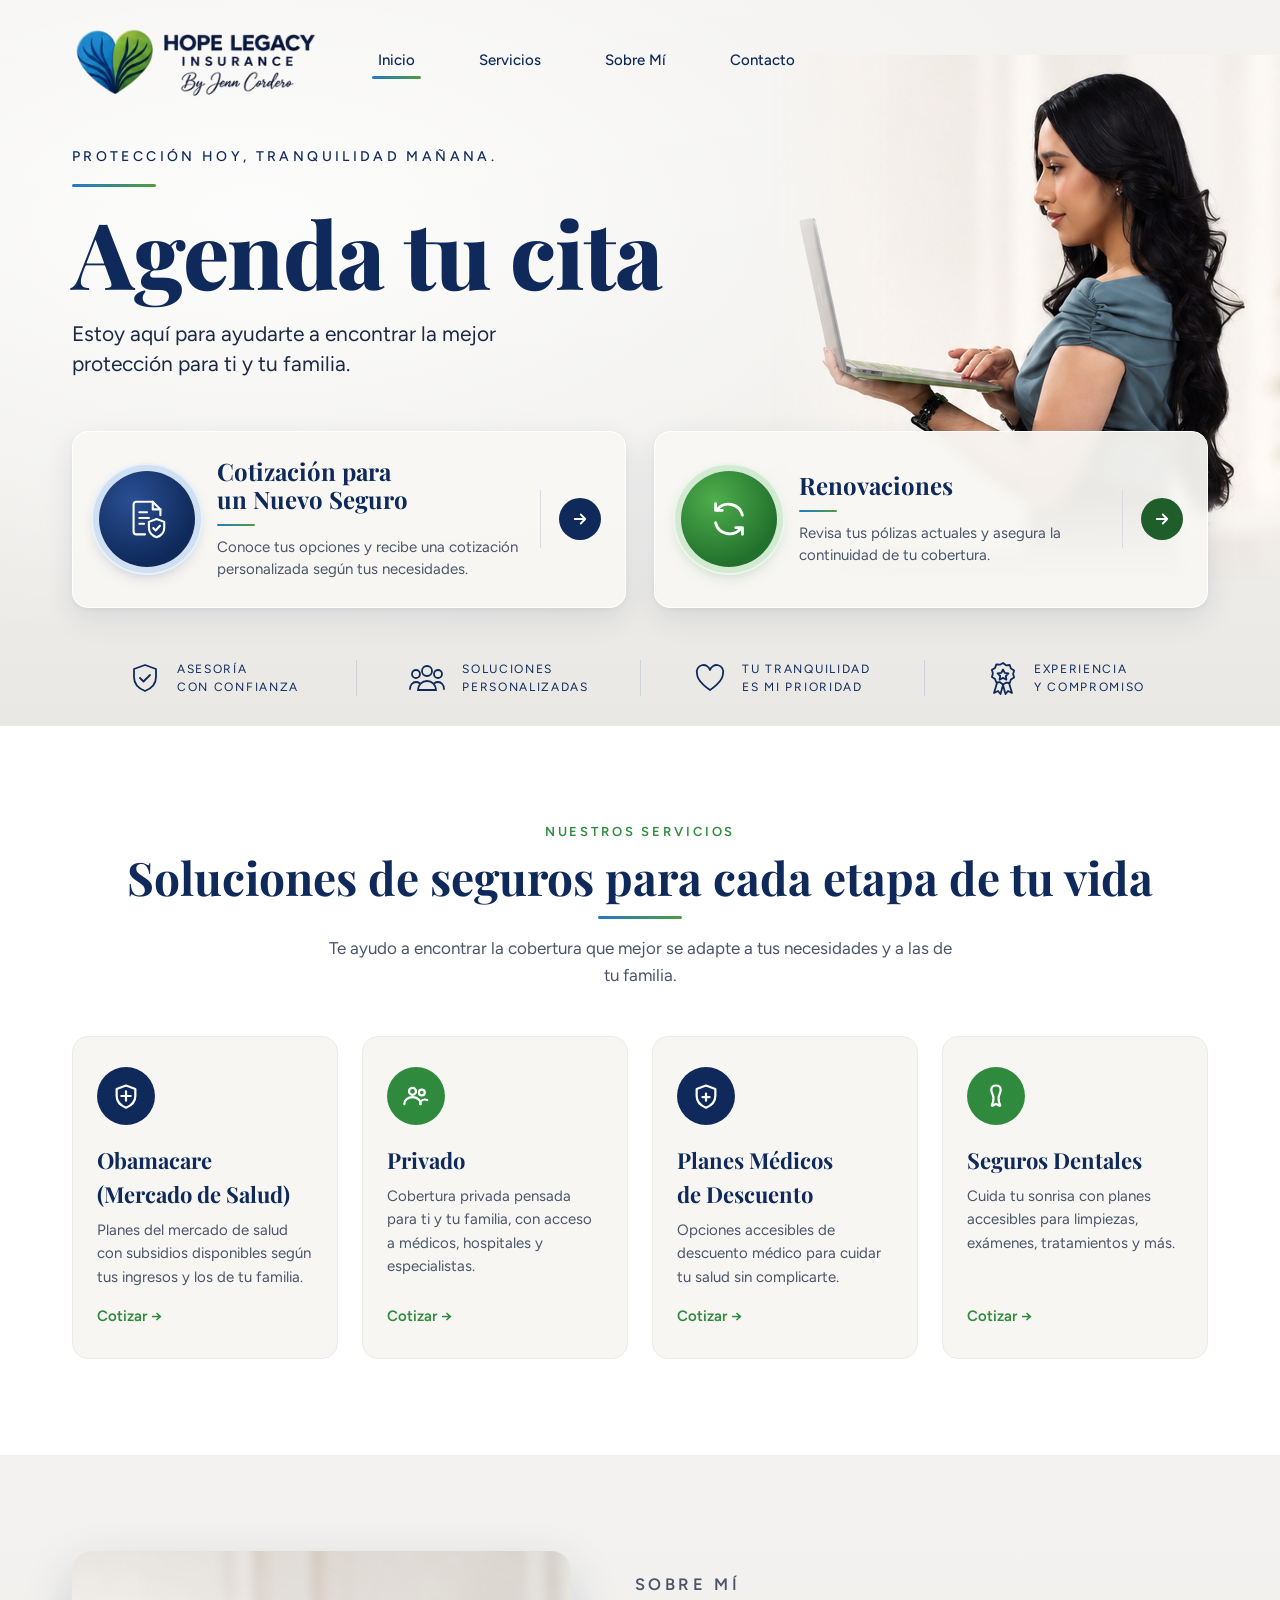
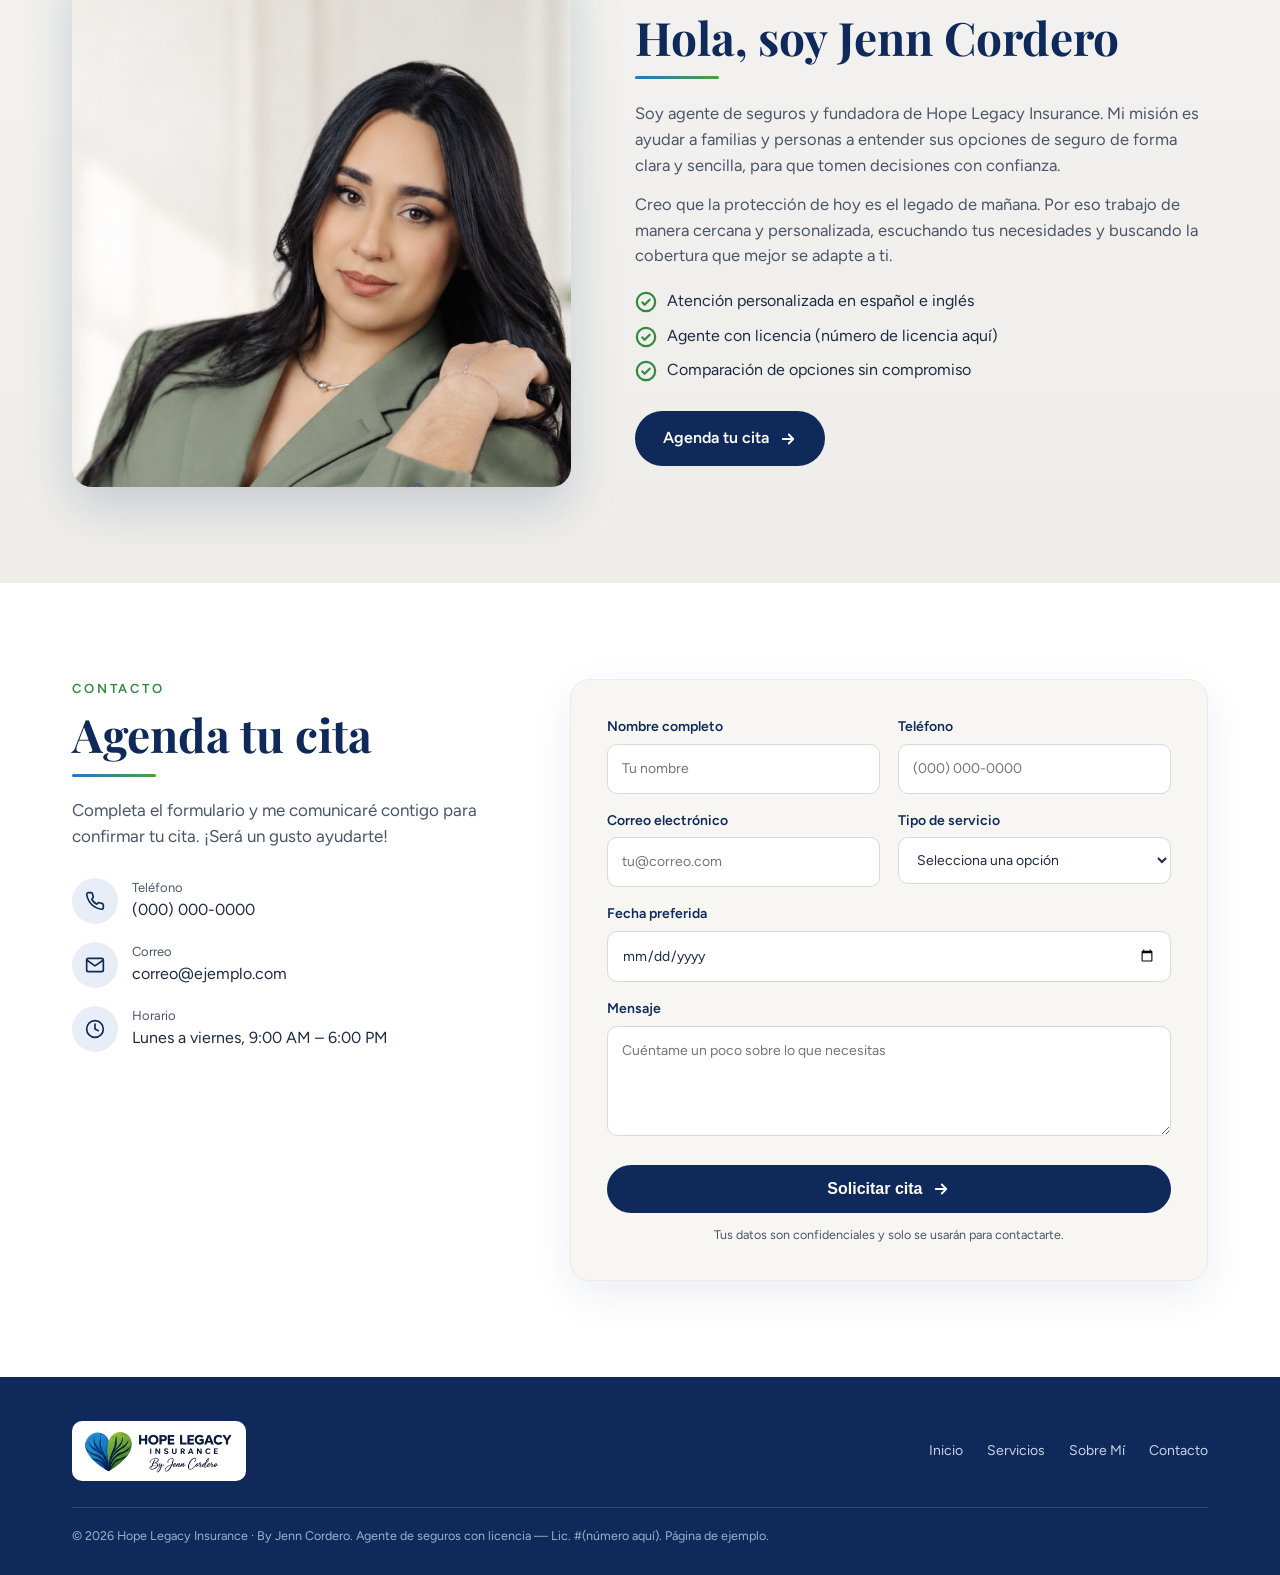
==== commit 7c04d2f6: "Publish the finished Hope Legacy booking page under jessica/. Replace the page and photo assets with" ====
--- a/jessica/index.html
+++ b/jessica/index.html
@@ -11,7 +11,7 @@
 :root{--navy:#0f2a5a;--navy2:#13306a;--green:#2f8a3e;--green2:#4f9e3a;--blue:#2477c9;--bg:#f1f0ee;--card:#f7f6f3;--text:#1d2a44;--muted:#4a5568}
 *{box-sizing:border-box;margin:0;padding:0}
 html{scroll-behavior:smooth}
-body{font-family:'Figtree',system-ui,sans-serif;color:var(--text);background:#fff;line-height:1.55}
+html,body{margin:0;padding:0}body{font-family:'Figtree',system-ui,sans-serif;color:var(--text);background:#fff;line-height:1.55}
 img{max-width:100%;display:block}
 a{color:inherit;text-decoration:none}
 .wrap{max-width:1200px;margin:0 auto;padding:0 32px}
@@ -31,8 +31,7 @@
 /* HERO */
 .hero{position:relative;background:linear-gradient(180deg,#f3f2f0 0%,#eeedea 70%,#e9e8e5 100%);overflow:hidden;padding-top:118px}
 .hero::before{content:"";position:absolute;inset:0;background:radial-gradient(ellipse at 20% 30%,rgba(255,255,255,.85),transparent 60%);pointer-events:none}
-.hero-photo{position:absolute;top:0;right:0;width:min(53%,780px);height:calc(100% - 150px);background:url(assets/hero.jpg) center top/cover no-repeat;
- -webkit-mask-image:linear-gradient(90deg,transparent 0,#000 12%);mask-image:linear-gradient(90deg,transparent 0,#000 12%)}
+.hero-photo-mobile{display:none}.hero-photo{position:absolute;top:55px;right:0;left:auto;width:40%;height:calc(100% - 200px);background:url(assets/hero.jpg?v=gap3) 78% 28%/cover no-repeat; -webkit-mask-image:linear-gradient(90deg,transparent 0,#000 24%);mask-image:linear-gradient(90deg,transparent 0,#000 24%)}
 .hero-photo::after{content:"";position:absolute;left:0;right:0;bottom:0;height:90px;background:linear-gradient(180deg,transparent,#eceae7)}
 .hero-inner{position:relative;z-index:2}
 .eyebrow{letter-spacing:.24em;font-size:14px;font-weight:500;color:var(--navy);text-transform:uppercase;margin-top:28px}
@@ -73,7 +72,7 @@
 .svc a{margin-top:16px;font-weight:600;color:var(--green);font-size:15px}
 .about{background:linear-gradient(180deg,#f3f2f0,#eeedea)}
 .about-grid{display:grid;grid-template-columns:1fr 1.15fr;gap:64px;align-items:center}
-.about-img{border-radius:20px;overflow:hidden;box-shadow:0 20px 50px rgba(15,42,90,.18);aspect-ratio:4/4.3;background:url(assets/hero.jpg) 38% top/cover}
+.about-img{border-radius:20px;overflow:hidden;box-shadow:0 20px 50px rgba(15,42,90,.18);aspect-ratio:4/4.3;background:url(assets/about.jpg?v=face3) center 12%/cover}
 .about p{color:var(--muted);margin-bottom:14px;font-size:16.5px}
 .checks{list-style:none;margin:20px 0 28px;display:grid;gap:10px}
 .checks li{display:flex;gap:10px;align-items:flex-start;color:var(--text)}
@@ -103,6 +102,7 @@
 .legal{border-top:1px solid rgba(255,255,255,.12);margin-top:26px;padding-top:18px;font-size:12.5px;color:#9fb0cf}
 .sample-tag{position:fixed;bottom:14px;right:14px;z-index:50;background:rgba(15,42,90,.88);color:#fff;font-size:12px;padding:6px 12px;border-radius:20px}
 
+
 /* RESPONSIVE */
 @media (max-width:1024px){
  .nav{gap:30px}.nav ul{gap:30px}
@@ -111,7 +111,7 @@
 }
 @media (max-width:820px){
  .wrap{padding:0 20px}
- header{position:sticky;background:rgba(243,242,240,.96);backdrop-filter:blur(8px);box-shadow:0 1px 0 #e3e2de}
+ header{position:sticky;top:0;background:#fff;backdrop-filter:blur(8px);box-shadow:none;border-bottom:0;z-index:20}
  .nav{padding:10px 0;gap:0}
  .nav .logo img{height:54px}
  .burger{display:block}
@@ -119,9 +119,11 @@
  .nav ul.open{display:flex}
  .nav ul li a{display:block;padding:16px 24px;border-top:1px solid #e6e5e1}
  .nav ul a.active::after{display:none}
- .hero{padding-top:0}
- .hero-photo{position:relative;width:100%;height:auto;aspect-ratio:1089/767;-webkit-mask-image:none;mask-image:none}
- .hero-inner{margin-top:-30px}
+ .hero{padding-top:0;margin-top:0;background:#fff}
+ .hero-photo{position:relative;top:auto;left:auto;right:auto;width:100%;height:auto;margin:0;padding:0;overflow:hidden;-webkit-mask-image:none;mask-image:none;background:#fff}
+ .hero-photo-mobile{display:block;width:100%;height:auto;vertical-align:top}
+ .hero-photo::after{content:"";position:absolute;left:0;right:0;bottom:0;height:100px;background:linear-gradient(180deg,rgba(255,255,255,0) 0%,rgba(255,255,255,.55) 55%,#fff 100%);z-index:2;pointer-events:none}
+ .hero-inner{margin-top:-40px;position:relative;z-index:3}
  .eyebrow{font-size:12px;letter-spacing:.16em;margin-top:0}
  .cards{grid-template-columns:1fr;gap:18px;margin-top:32px}
  .card{flex-wrap:nowrap;padding:20px 16px;gap:16px}
@@ -157,7 +159,7 @@
 </header>
 
 <section class="hero" id="inicio">
- <div class="hero-photo" role="img" aria-label="Jenn Cordero, agente de seguros"></div>
+ <div class="hero-photo" role="img" aria-label="Jenn Cordero, agente de seguros"><img class="hero-photo-mobile" src="assets/hero-mobile.jpg?v=waist2" alt="Jenn Cordero"></div>
  <div class="wrap hero-inner">
   <p class="eyebrow">Protección hoy, tranquilidad mañana.</p>
   <div class="uline"></div>
@@ -202,31 +204,35 @@
 
 <section class="block" id="servicios">
  <div class="wrap center">
-  <p class="kicker">Servicios</p>
-  <h2>Protección para cada etapa de tu vida</h2>
+  <p class="kicker">Nuestros Servicios</p>
+  <h2>Soluciones de seguros para cada etapa de tu vida</h2>
   <div class="uline"></div>
-  <p class="lead" style="margin-top:16px">Te acompaño a comparar opciones y elegir la cobertura que mejor se adapte a ti, a tu familia y a tu presupuesto.</p>
+  <p class="lead" style="margin-top:16px">Te ayudo a encontrar la cobertura que mejor se adapte a tus necesidades y a las de tu familia.</p>
  </div>
  <div class="wrap svc-grid">
   <div class="svc">
-   <div class="si"><svg width="28" height="28" viewBox="0 0 24 24" fill="none" stroke="currentColor" stroke-width="1.9" stroke-linecap="round" stroke-linejoin="round"><path d="M12 21s-8-5-8-11a4.5 4.5 0 0 1 8-2.8A4.5 4.5 0 0 1 20 10c0 6-8 11-8 11z"/><path d="M7.5 12h2.5l1.5-2.5 2 4 1.2-1.5h2"/></svg></div>
-   <h3>Seguro de Vida</h3><p>Asegura el futuro de tus seres queridos con un plan que protege su estabilidad económica.</p>
-   <a href="#contacto" data-service="Seguro de vida">Cotizar →</a>
+   <div class="si"><svg width="28" height="28" viewBox="0 0 24 24" fill="none" stroke="currentColor" stroke-width="1.9" stroke-linecap="round" stroke-linejoin="round"><path d="M12 3l8 3v6c0 5-3.5 8.2-8 10-4.5-1.8-8-5-8-10V6z"/><path d="M12 8v8M8 12h8"/></svg></div>
+   <h3>Obamacare<br>(Mercado de Salud)</h3>
+   <p>Planes del mercado de salud con subsidios disponibles según tus ingresos y los de tu familia.</p>
+   <a href="#contacto" data-service="Obamacare (Mercado de Salud)">Cotizar →</a>
   </div>
   <div class="svc">
-   <div class="si"><svg width="28" height="28" viewBox="0 0 24 24" fill="none" stroke="currentColor" stroke-width="1.9" stroke-linecap="round" stroke-linejoin="round"><rect x="3" y="6" width="18" height="14" rx="2.5"/><path d="M9 6V4.5A1.5 1.5 0 0 1 10.5 3h3A1.5 1.5 0 0 1 15 4.5V6M12 10v6M9 13h6"/></svg></div>
-   <h3>Seguro de Salud</h3><p>Planes médicos para ti y tu familia, con acceso a la atención que necesitan.</p>
-   <a href="#contacto" data-service="Seguro de salud">Cotizar →</a>
+   <div class="si"><svg width="28" height="28" viewBox="0 0 24 24" fill="none" stroke="currentColor" stroke-width="1.9" stroke-linecap="round" stroke-linejoin="round"><circle cx="9" cy="8" r="3"/><circle cx="17" cy="9" r="2.5"/><path d="M2 19c0-3.5 3-6 7-6s7 2.5 7 6"/><path d="M15.5 19c0-2.2 1.6-4 4-4 .8 0 1.5.2 2.1.5"/></svg></div>
+   <h3>Privado</h3>
+   <p>Cobertura privada pensada para ti y tu familia, con acceso a médicos, hospitales y especialistas.</p>
+   <a href="#contacto" data-service="Seguro de salud privado">Cotizar →</a>
   </div>
   <div class="svc">
-   <div class="si"><svg width="28" height="28" viewBox="0 0 24 24" fill="none" stroke="currentColor" stroke-width="1.9" stroke-linecap="round" stroke-linejoin="round"><path d="M5 16V12l2-5h10l2 5v4"/><path d="M3 16h18v2.5H3z"/><circle cx="7.5" cy="13" r=".8"/><circle cx="16.5" cy="13" r=".8"/><path d="M6 18.5V20M18 18.5V20"/></svg></div>
-   <h3>Seguro de Auto</h3><p>Maneja con tranquilidad sabiendo que tú y tu vehículo están bien protegidos.</p>
-   <a href="#contacto" data-service="Seguro de auto">Cotizar →</a>
+   <div class="si"><svg width="28" height="28" viewBox="0 0 24 24" fill="none" stroke="currentColor" stroke-width="1.9" stroke-linecap="round" stroke-linejoin="round"><path d="M12 3l8 3v6c0 5-3.5 8.2-8 10-4.5-1.8-8-5-8-10V6z"/><path d="M9 13h6M12 10v6"/></svg></div>
+   <h3>Planes Médicos<br>de Descuento</h3>
+   <p>Opciones accesibles de descuento médico para cuidar tu salud sin complicarte.</p>
+   <a href="#contacto" data-service="Planes médicos de descuento">Cotizar →</a>
   </div>
   <div class="svc">
-   <div class="si"><svg width="28" height="28" viewBox="0 0 24 24" fill="none" stroke="currentColor" stroke-width="1.9" stroke-linecap="round" stroke-linejoin="round"><path d="M3 11l9-7 9 7"/><path d="M5 9.5V20h14V9.5"/><path d="M10 20v-6h4v6"/></svg></div>
-   <h3>Seguro de Hogar</h3><p>Protege tu casa y tus pertenencias ante imprevistos, robos o daños.</p>
-   <a href="#contacto" data-service="Seguro de hogar">Cotizar →</a>
+   <div class="si"><svg width="28" height="28" viewBox="0 0 24 24" fill="none" stroke="currentColor" stroke-width="1.9" stroke-linecap="round" stroke-linejoin="round"><path d="M12 3c2.5 0 4 1.6 4 3.8 0 1.2-.3 2.2-.8 3.2-.6 1.2-1 2.5-1 4 0 2.2.4 4.2 1.3 5.5.3.4 0 1-.5.8C13.5 19.5 12.8 19 12 19s-1.5.5-2.95 1.3c-.5.2-.8-.4-.5-.8.9-1.3 1.3-3.3 1.3-5.5 0-1.5-.4-2.8-1-4C8.3 9 8 8 8 6.8 8 4.6 9.5 3 12 3z"/></svg></div>
+   <h3>Seguros Dentales</h3>
+   <p>Cuida tu sonrisa con planes accesibles para limpiezas, exámenes, tratamientos y más.</p>
+   <a href="#contacto" data-service="Seguro dental">Cotizar →</a>
   </div>
  </div>
 </section>
@@ -286,10 +292,10 @@
        <option value="">Selecciona una opción</option>
        <option>Cotización para un nuevo seguro</option>
        <option>Renovación de póliza</option>
-       <option>Seguro de vida</option>
-       <option>Seguro de salud</option>
-       <option>Seguro de auto</option>
-       <option>Seguro de hogar</option>
+       <option>Obamacare (Mercado de Salud)</option>
+       <option>Seguro de salud privado</option>
+       <option>Planes médicos de descuento</option>
+       <option>Seguro dental</option>
        <option>Otro</option>
       </select></label>
     </div>
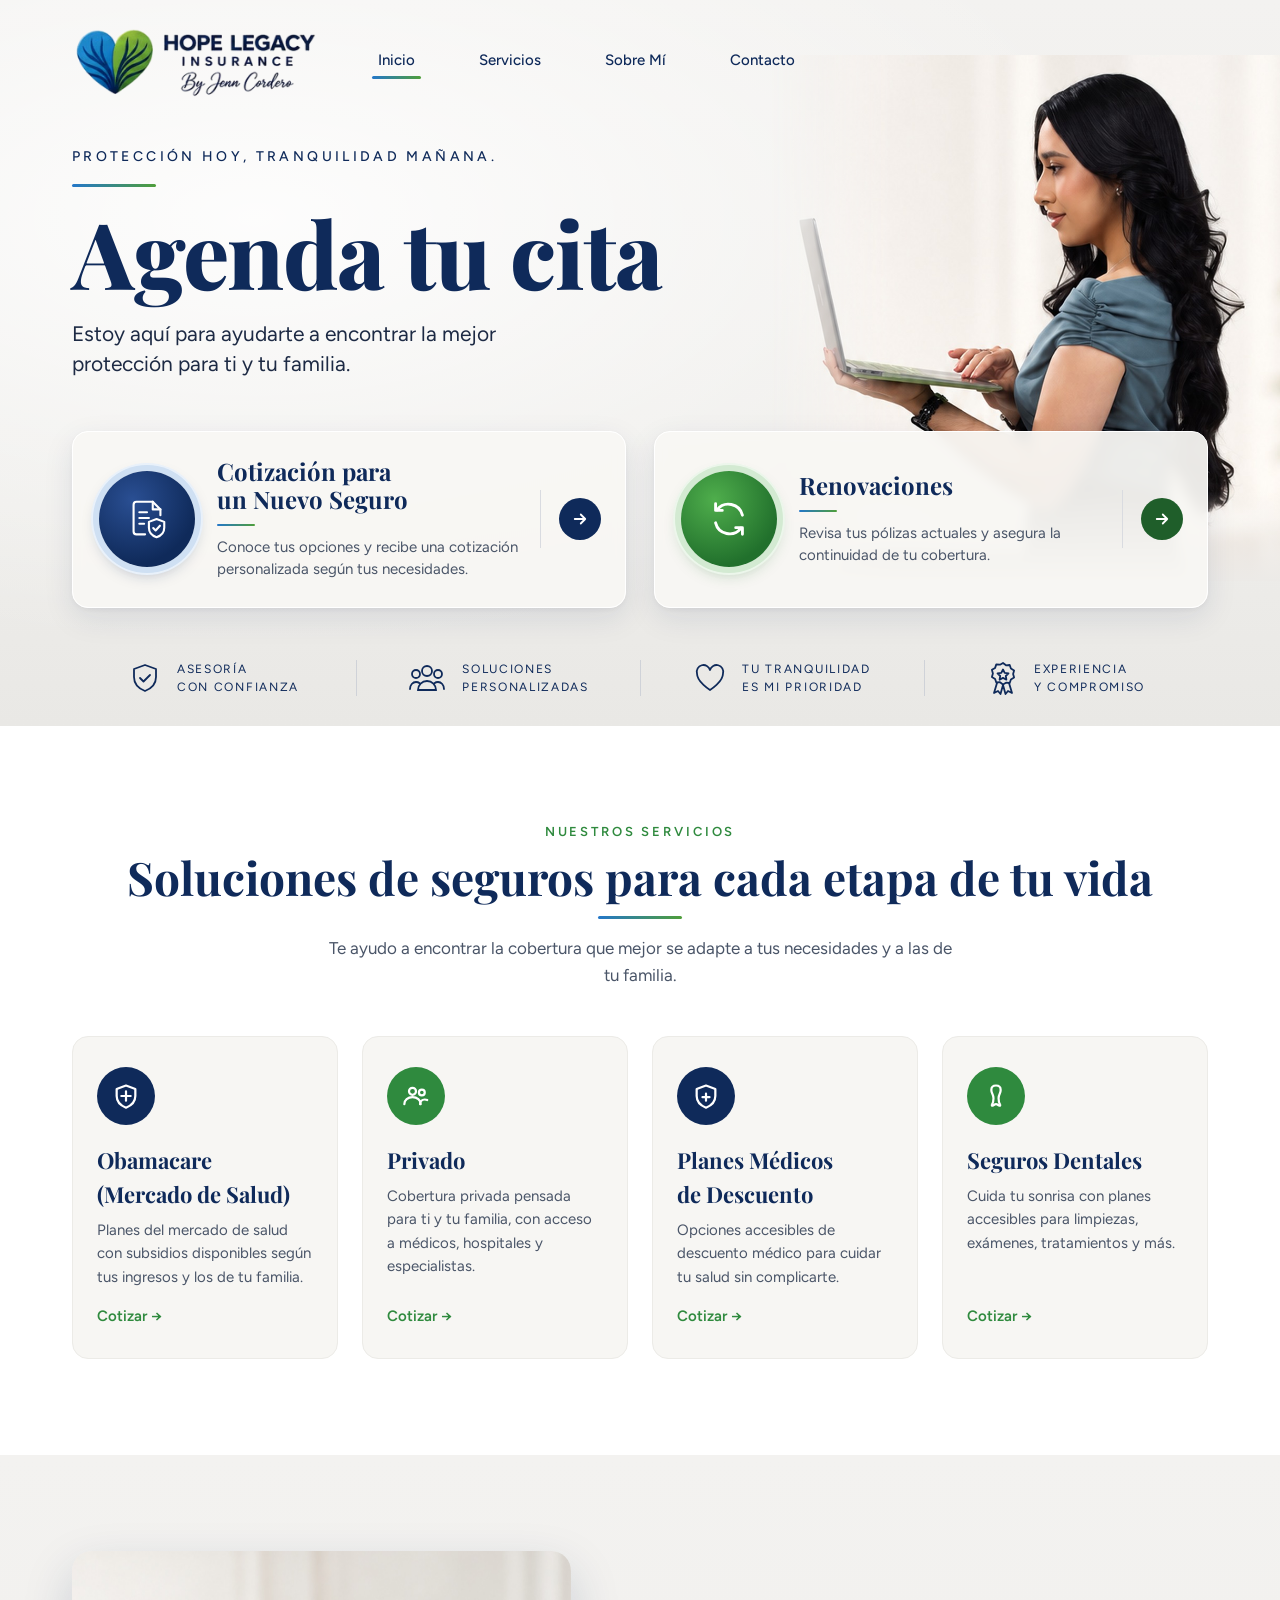
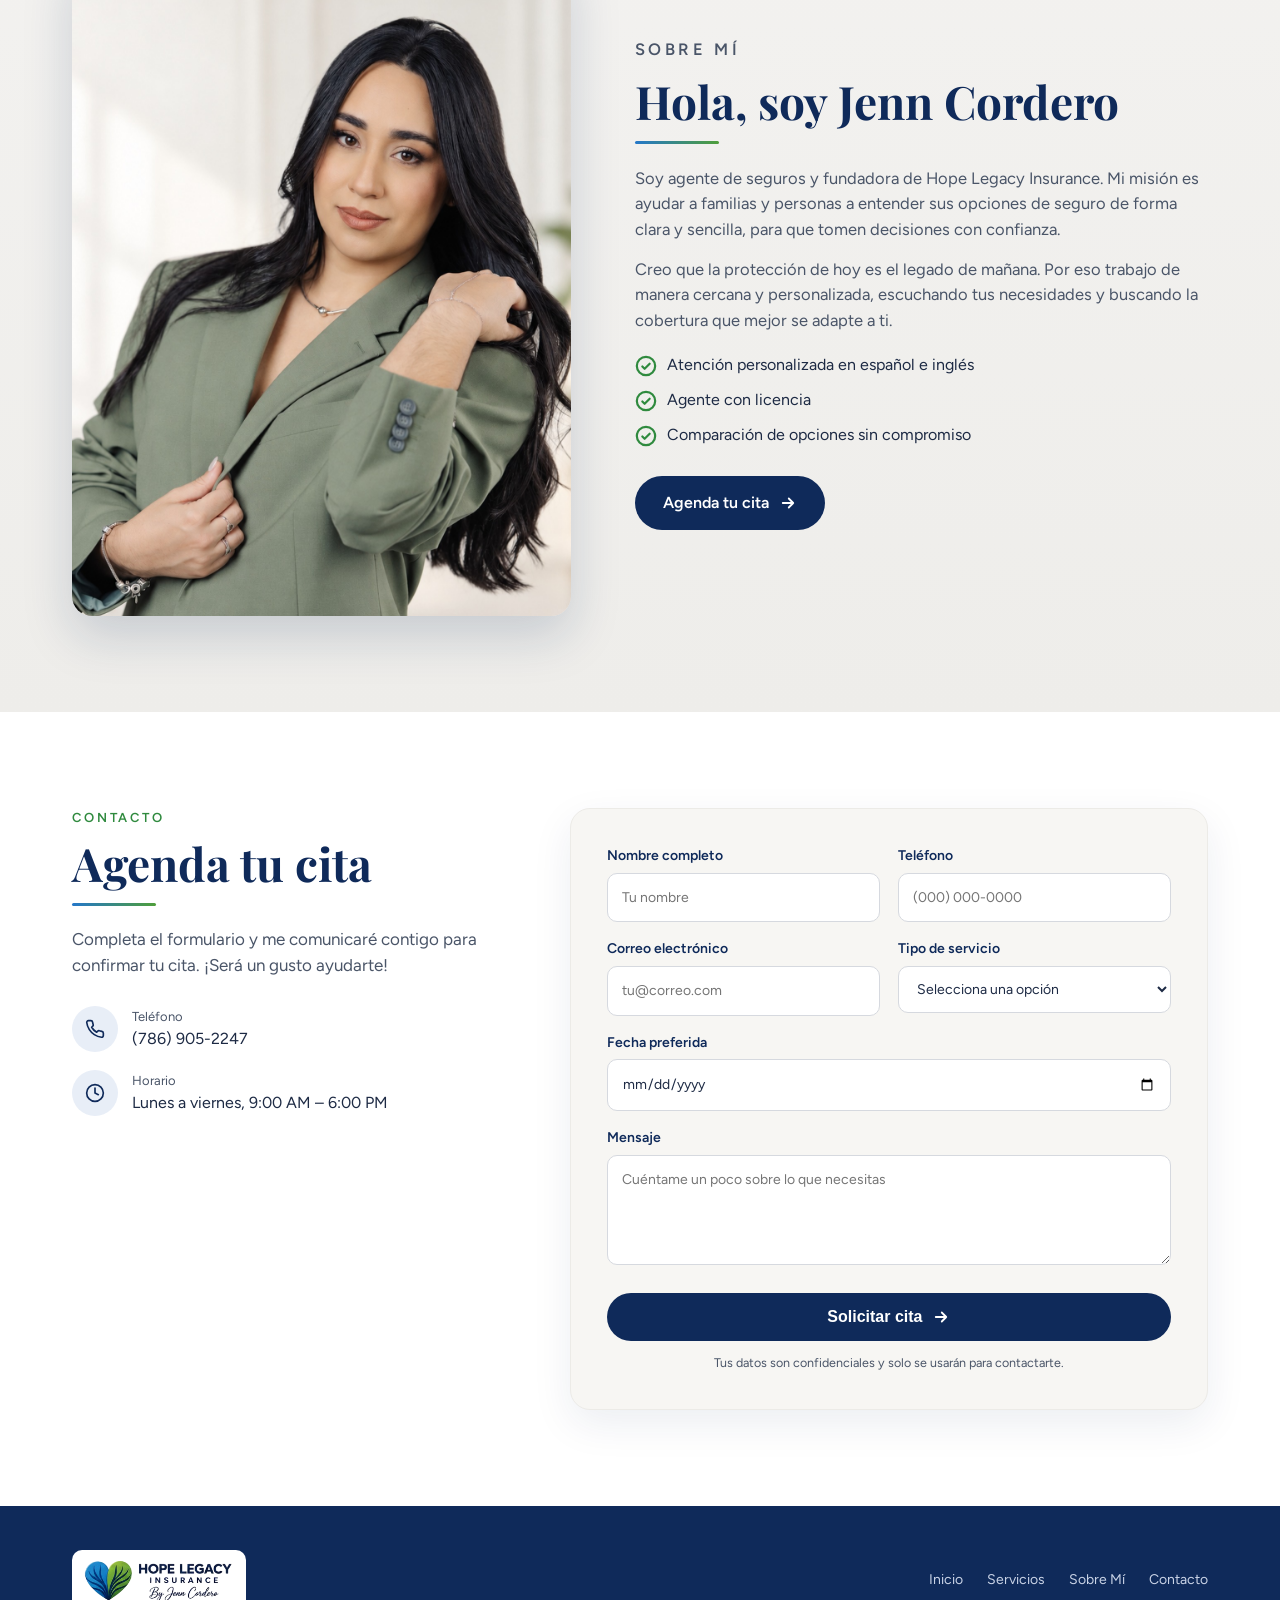
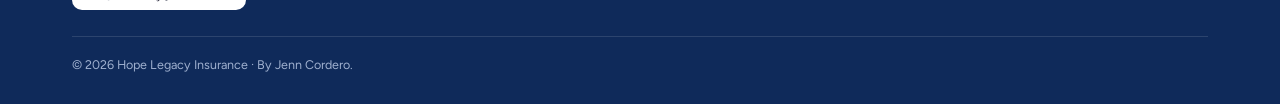
==== commit 37bdbb64: "Update Jessica page contact details and about photo crop. Show the phone as a tel link, drop the sam" ====
--- a/jessica/index.html
+++ b/jessica/index.html
@@ -72,7 +72,7 @@
 .svc a{margin-top:16px;font-weight:600;color:var(--green);font-size:15px}
 .about{background:linear-gradient(180deg,#f3f2f0,#eeedea)}
 .about-grid{display:grid;grid-template-columns:1fr 1.15fr;gap:64px;align-items:center}
-.about-img{border-radius:20px;overflow:hidden;box-shadow:0 20px 50px rgba(15,42,90,.18);aspect-ratio:4/4.3;background:url(assets/about.jpg?v=face3) center 12%/cover}
+.about-img{border-radius:20px;overflow:hidden;box-shadow:0 20px 50px rgba(15,42,90,.18);aspect-ratio:3/4;background:url(assets/about.jpg?v=center2) center 18%/cover}
 .about p{color:var(--muted);margin-bottom:14px;font-size:16.5px}
 .checks{list-style:none;margin:20px 0 28px;display:grid;gap:10px}
 .checks li{display:flex;gap:10px;align-items:flex-start;color:var(--text)}
@@ -136,7 +136,7 @@
  section.block{padding:64px 0}
  .svc-grid{grid-template-columns:1fr;gap:16px;margin-top:32px}
  .about-grid,.contact-grid{grid-template-columns:1fr;gap:32px}
- .about-img{aspect-ratio:4/3.6}
+ .about-img{aspect-ratio:3/4;background-position:center 18%}
  .row{grid-template-columns:1fr;gap:0}
  form{padding:24px 18px}
  .foot{flex-direction:column;align-items:flex-start}
@@ -249,7 +249,7 @@
    <p>Creo que la protección de hoy es el legado de mañana. Por eso trabajo de manera cercana y personalizada, escuchando tus necesidades y buscando la cobertura que mejor se adapte a ti.</p>
    <ul class="checks">
     <li><svg viewBox="0 0 24 24" width="22" height="22" fill="none" stroke="currentColor" stroke-width="2.4" stroke-linecap="round" stroke-linejoin="round"><circle cx="12" cy="12" r="10"/><path d="M8 12.5l2.5 2.5L16 9.5"/></svg>Atención personalizada en español e inglés</li>
-    <li><svg viewBox="0 0 24 24" width="22" height="22" fill="none" stroke="currentColor" stroke-width="2.4" stroke-linecap="round" stroke-linejoin="round"><circle cx="12" cy="12" r="10"/><path d="M8 12.5l2.5 2.5L16 9.5"/></svg>Agente con licencia (número de licencia aquí)</li>
+    <li><svg viewBox="0 0 24 24" width="22" height="22" fill="none" stroke="currentColor" stroke-width="2.4" stroke-linecap="round" stroke-linejoin="round"><circle cx="12" cy="12" r="10"/><path d="M8 12.5l2.5 2.5L16 9.5"/></svg>Agente con licencia</li>
     <li><svg viewBox="0 0 24 24" width="22" height="22" fill="none" stroke="currentColor" stroke-width="2.4" stroke-linecap="round" stroke-linejoin="round"><circle cx="12" cy="12" r="10"/><path d="M8 12.5l2.5 2.5L16 9.5"/></svg>Comparación de opciones sin compromiso</li>
    </ul>
    <a href="#contacto" class="btn">Agenda tu cita
@@ -266,9 +266,7 @@
    <div class="uline" style="margin-bottom:20px"></div>
    <p class="lead">Completa el formulario y me comunicaré contigo para confirmar tu cita. ¡Será un gusto ayudarte!</p>
    <div class="info">
-    <!-- REEMPLAZAR con los datos reales de Jenn -->
-    <div><span class="ci"><svg width="20" height="20" viewBox="0 0 24 24" fill="none" stroke="currentColor" stroke-width="2" stroke-linecap="round" stroke-linejoin="round"><path d="M22 16.9v3a2 2 0 0 1-2.2 2 19.8 19.8 0 0 1-8.6-3.1 19.5 19.5 0 0 1-6-6A19.8 19.8 0 0 1 2.1 4.2 2 2 0 0 1 4.1 2h3a2 2 0 0 1 2 1.7c.1 1 .4 1.9.7 2.8a2 2 0 0 1-.5 2.1L8 9.9a16 16 0 0 0 6 6l1.3-1.3a2 2 0 0 1 2.1-.4c.9.3 1.8.6 2.8.7a2 2 0 0 1 1.7 2z"/></svg></span><span><small>Teléfono</small>(000) 000-0000</span></div>
-    <div><span class="ci"><svg width="20" height="20" viewBox="0 0 24 24" fill="none" stroke="currentColor" stroke-width="2" stroke-linecap="round" stroke-linejoin="round"><rect x="2" y="4" width="20" height="16" rx="2"/><path d="M22 6l-10 7L2 6"/></svg></span><span><small>Correo</small>correo@ejemplo.com</span></div>
+    <div><span class="ci"><svg width="20" height="20" viewBox="0 0 24 24" fill="none" stroke="currentColor" stroke-width="2" stroke-linecap="round" stroke-linejoin="round"><path d="M22 16.9v3a2 2 0 0 1-2.2 2 19.8 19.8 0 0 1-8.6-3.1 19.5 19.5 0 0 1-6-6A19.8 19.8 0 0 1 2.1 4.2 2 2 0 0 1 4.1 2h3a2 2 0 0 1 2 1.7c.1 1 .4 1.9.7 2.8a2 2 0 0 1-.5 2.1L8 9.9a16 16 0 0 0 6 6l1.3-1.3a2 2 0 0 1 2.1-.4c.9.3 1.8.6 2.8.7a2 2 0 0 1 1.7 2z"/></svg></span><span><small>Teléfono</small><a href="tel:+17869052247" style="color:inherit;text-decoration:none">(786) 905-2247</a></span></div>
     <div><span class="ci"><svg width="20" height="20" viewBox="0 0 24 24" fill="none" stroke="currentColor" stroke-width="2" stroke-linecap="round" stroke-linejoin="round"><circle cx="12" cy="12" r="10"/><path d="M12 6v6l4 2"/></svg></span><span><small>Horario</small>Lunes a viernes, 9:00 AM – 6:00 PM</span></div>
    </div>
    <!-- ENLACE DE RESERVA FUTURO: cuando Jenn tenga Calendly (u otro), colocar aquí, por ejemplo:
@@ -320,7 +318,7 @@
    <img src="assets/logo.png" alt="Hope Legacy Insurance">
    <nav><a href="#inicio">Inicio</a><a href="#servicios">Servicios</a><a href="#sobre-mi">Sobre Mí</a><a href="#contacto">Contacto</a></nav>
   </div>
-  <div class="legal">© 2026 Hope Legacy Insurance · By Jenn Cordero. Agente de seguros con licencia — Lic. #(número aquí). Página de ejemplo.</div>
+  <div class="legal">© 2026 Hope Legacy Insurance · By Jenn Cordero.</div>
  </div>
 </footer>
 
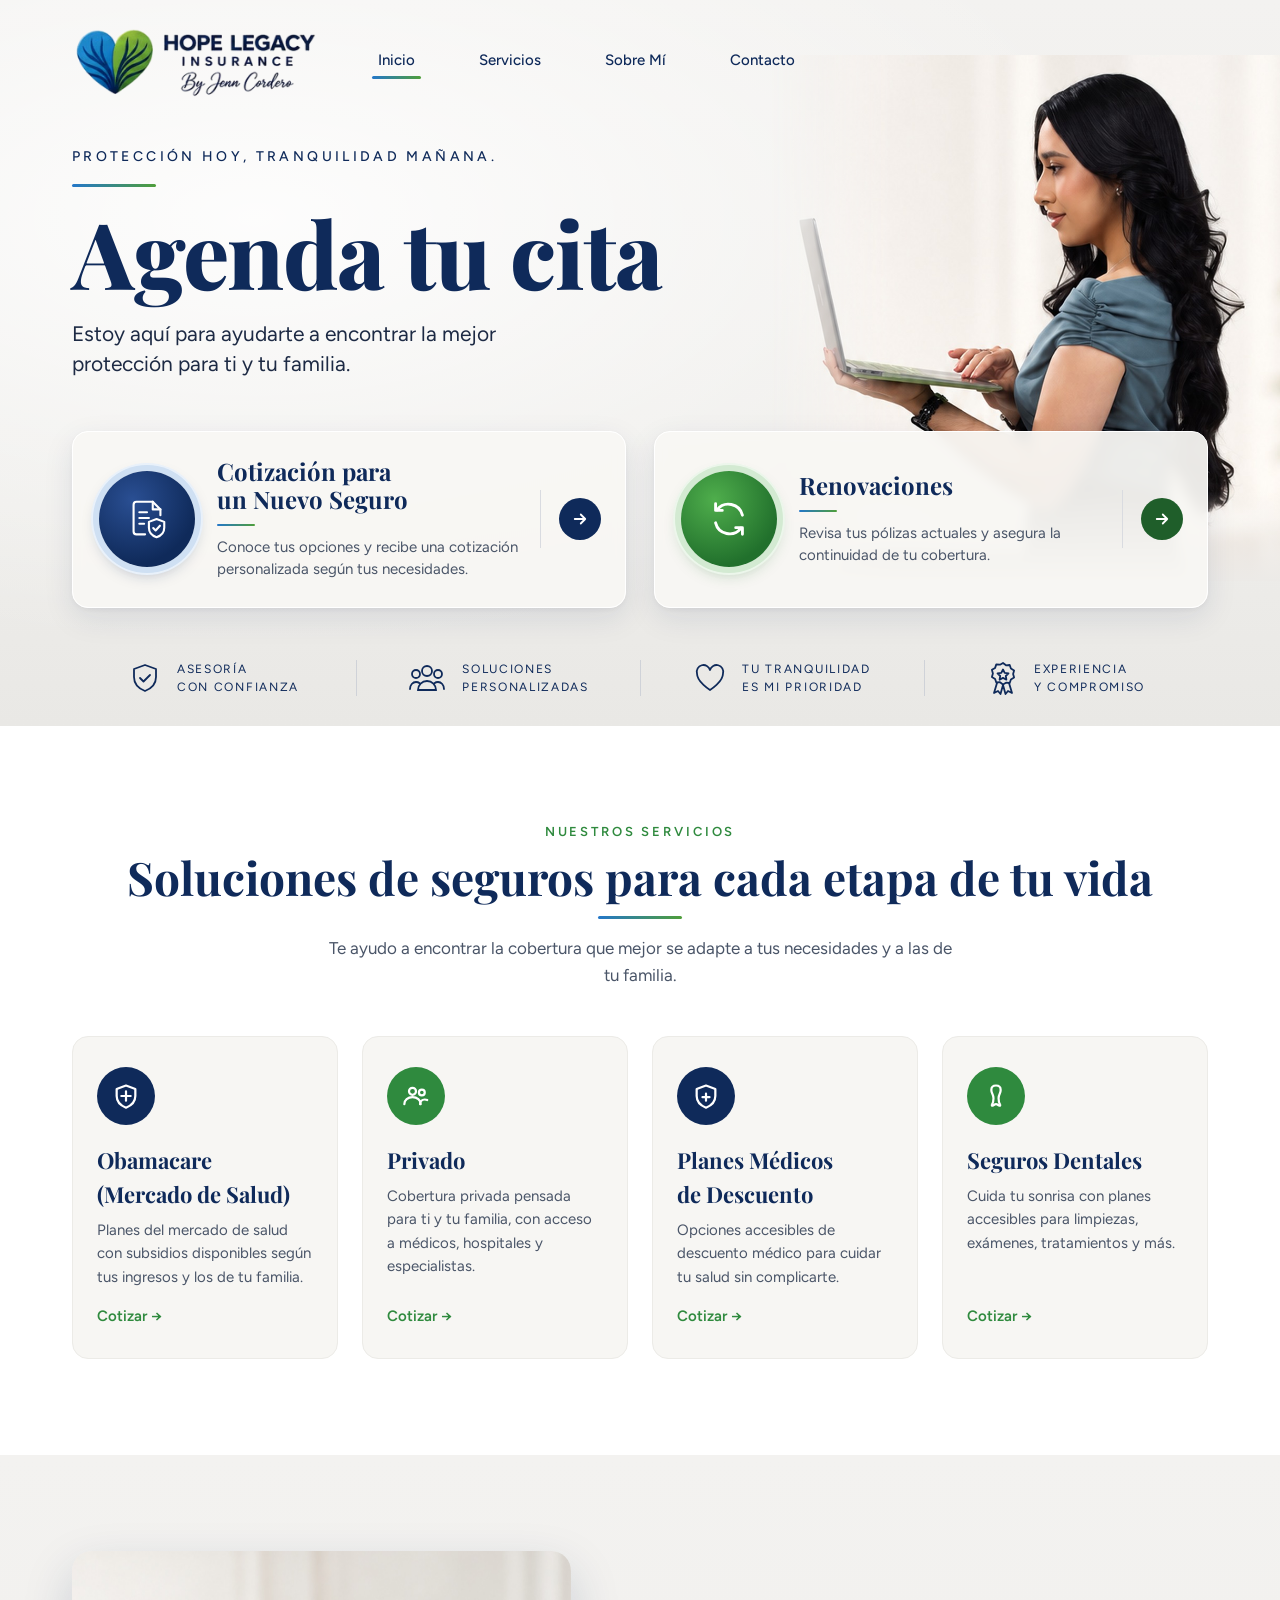
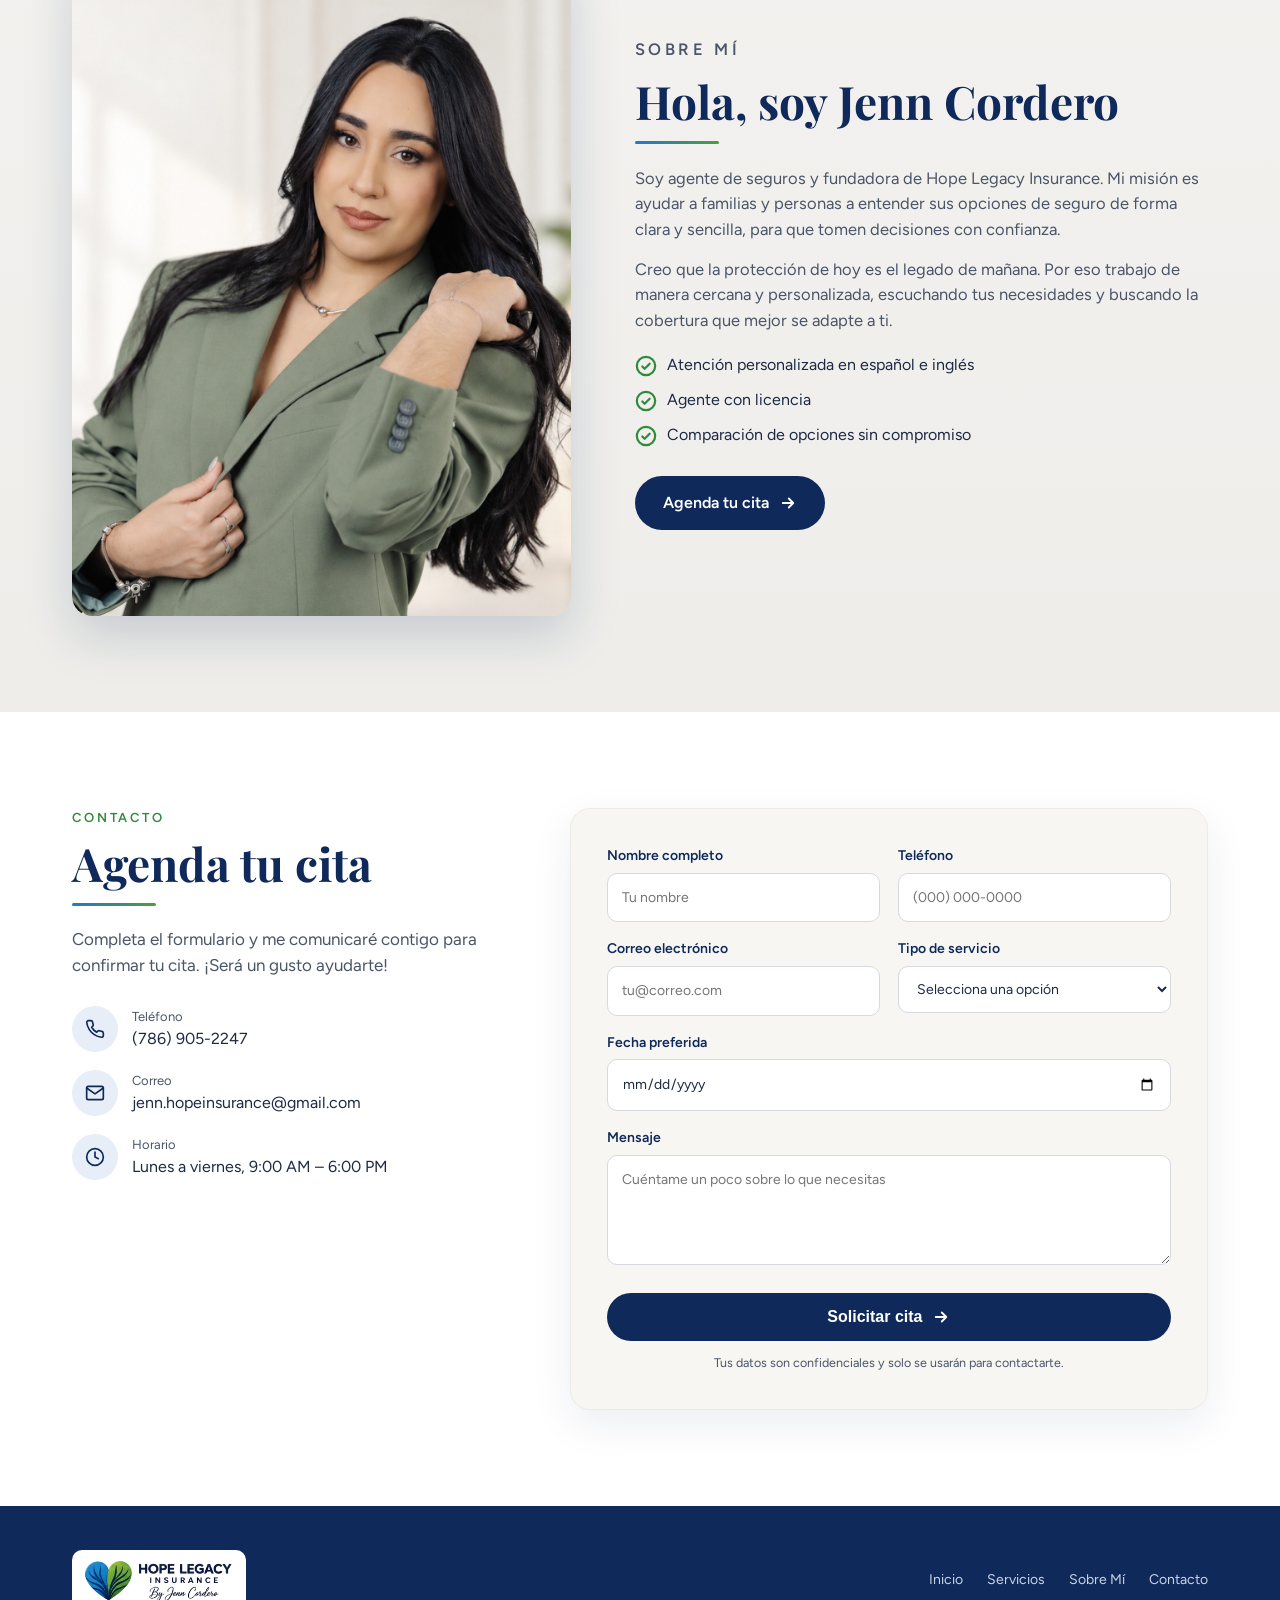
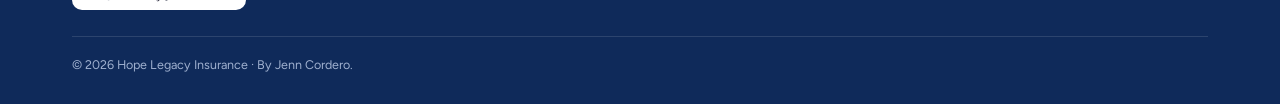
==== commit 6732d01a: "Add Jenn's email to the Jessica contact block. Show jenn.hopeinsurance@gmail.com between the phone a" ====
--- a/jessica/index.html
+++ b/jessica/index.html
@@ -267,6 +267,7 @@
    <p class="lead">Completa el formulario y me comunicaré contigo para confirmar tu cita. ¡Será un gusto ayudarte!</p>
    <div class="info">
     <div><span class="ci"><svg width="20" height="20" viewBox="0 0 24 24" fill="none" stroke="currentColor" stroke-width="2" stroke-linecap="round" stroke-linejoin="round"><path d="M22 16.9v3a2 2 0 0 1-2.2 2 19.8 19.8 0 0 1-8.6-3.1 19.5 19.5 0 0 1-6-6A19.8 19.8 0 0 1 2.1 4.2 2 2 0 0 1 4.1 2h3a2 2 0 0 1 2 1.7c.1 1 .4 1.9.7 2.8a2 2 0 0 1-.5 2.1L8 9.9a16 16 0 0 0 6 6l1.3-1.3a2 2 0 0 1 2.1-.4c.9.3 1.8.6 2.8.7a2 2 0 0 1 1.7 2z"/></svg></span><span><small>Teléfono</small><a href="tel:+17869052247" style="color:inherit;text-decoration:none">(786) 905-2247</a></span></div>
+    <div><span class="ci"><svg width="20" height="20" viewBox="0 0 24 24" fill="none" stroke="currentColor" stroke-width="2" stroke-linecap="round" stroke-linejoin="round"><path d="M4 4h16c1.1 0 2 .9 2 2v12c0 1.1-.9 2-2 2H4c-1.1 0-2-.9-2-2V6c0-1.1.9-2 2-2z"/><polyline points="22,6 12,13 2,6"/></svg></span><span><small>Correo</small><a href="mailto:jenn.hopeinsurance@gmail.com" style="color:inherit;text-decoration:none">jenn.hopeinsurance@gmail.com</a></span></div>
     <div><span class="ci"><svg width="20" height="20" viewBox="0 0 24 24" fill="none" stroke="currentColor" stroke-width="2" stroke-linecap="round" stroke-linejoin="round"><circle cx="12" cy="12" r="10"/><path d="M12 6v6l4 2"/></svg></span><span><small>Horario</small>Lunes a viernes, 9:00 AM – 6:00 PM</span></div>
    </div>
    <!-- ENLACE DE RESERVA FUTURO: cuando Jenn tenga Calendly (u otro), colocar aquí, por ejemplo:
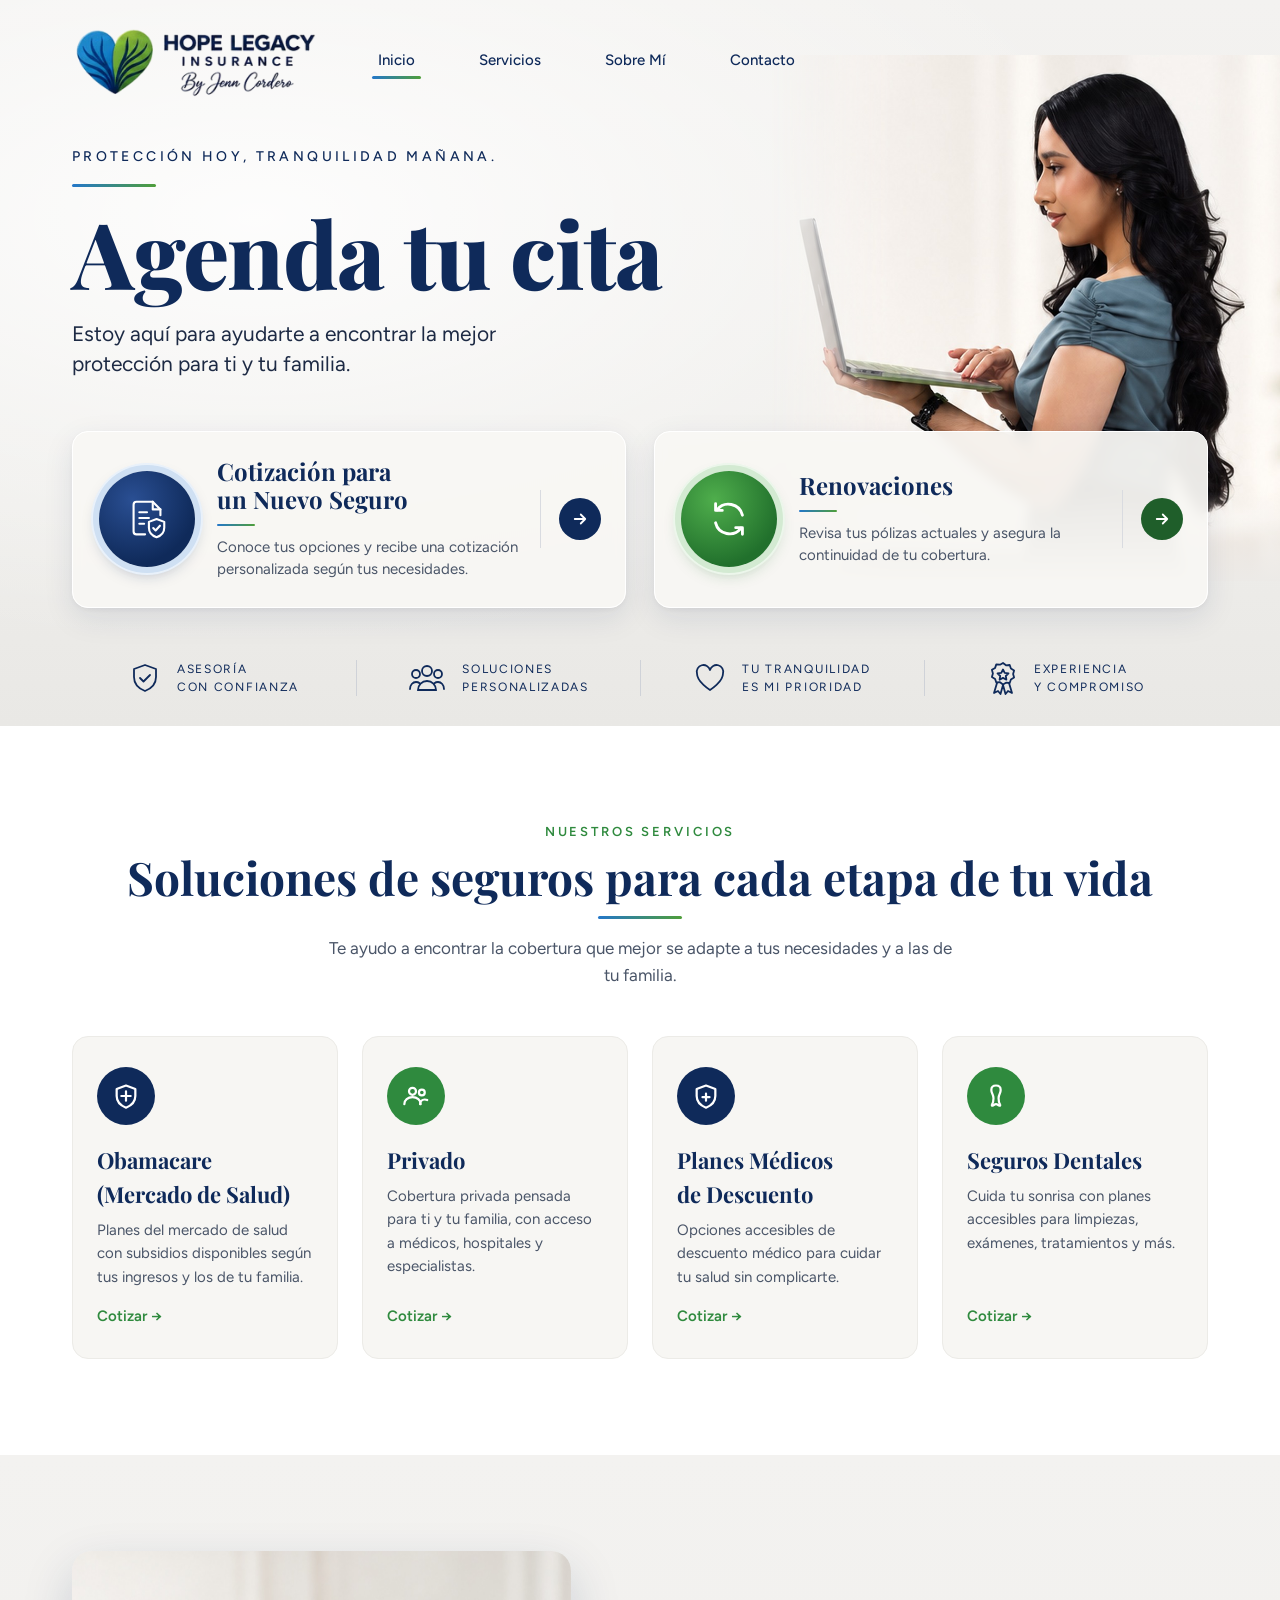
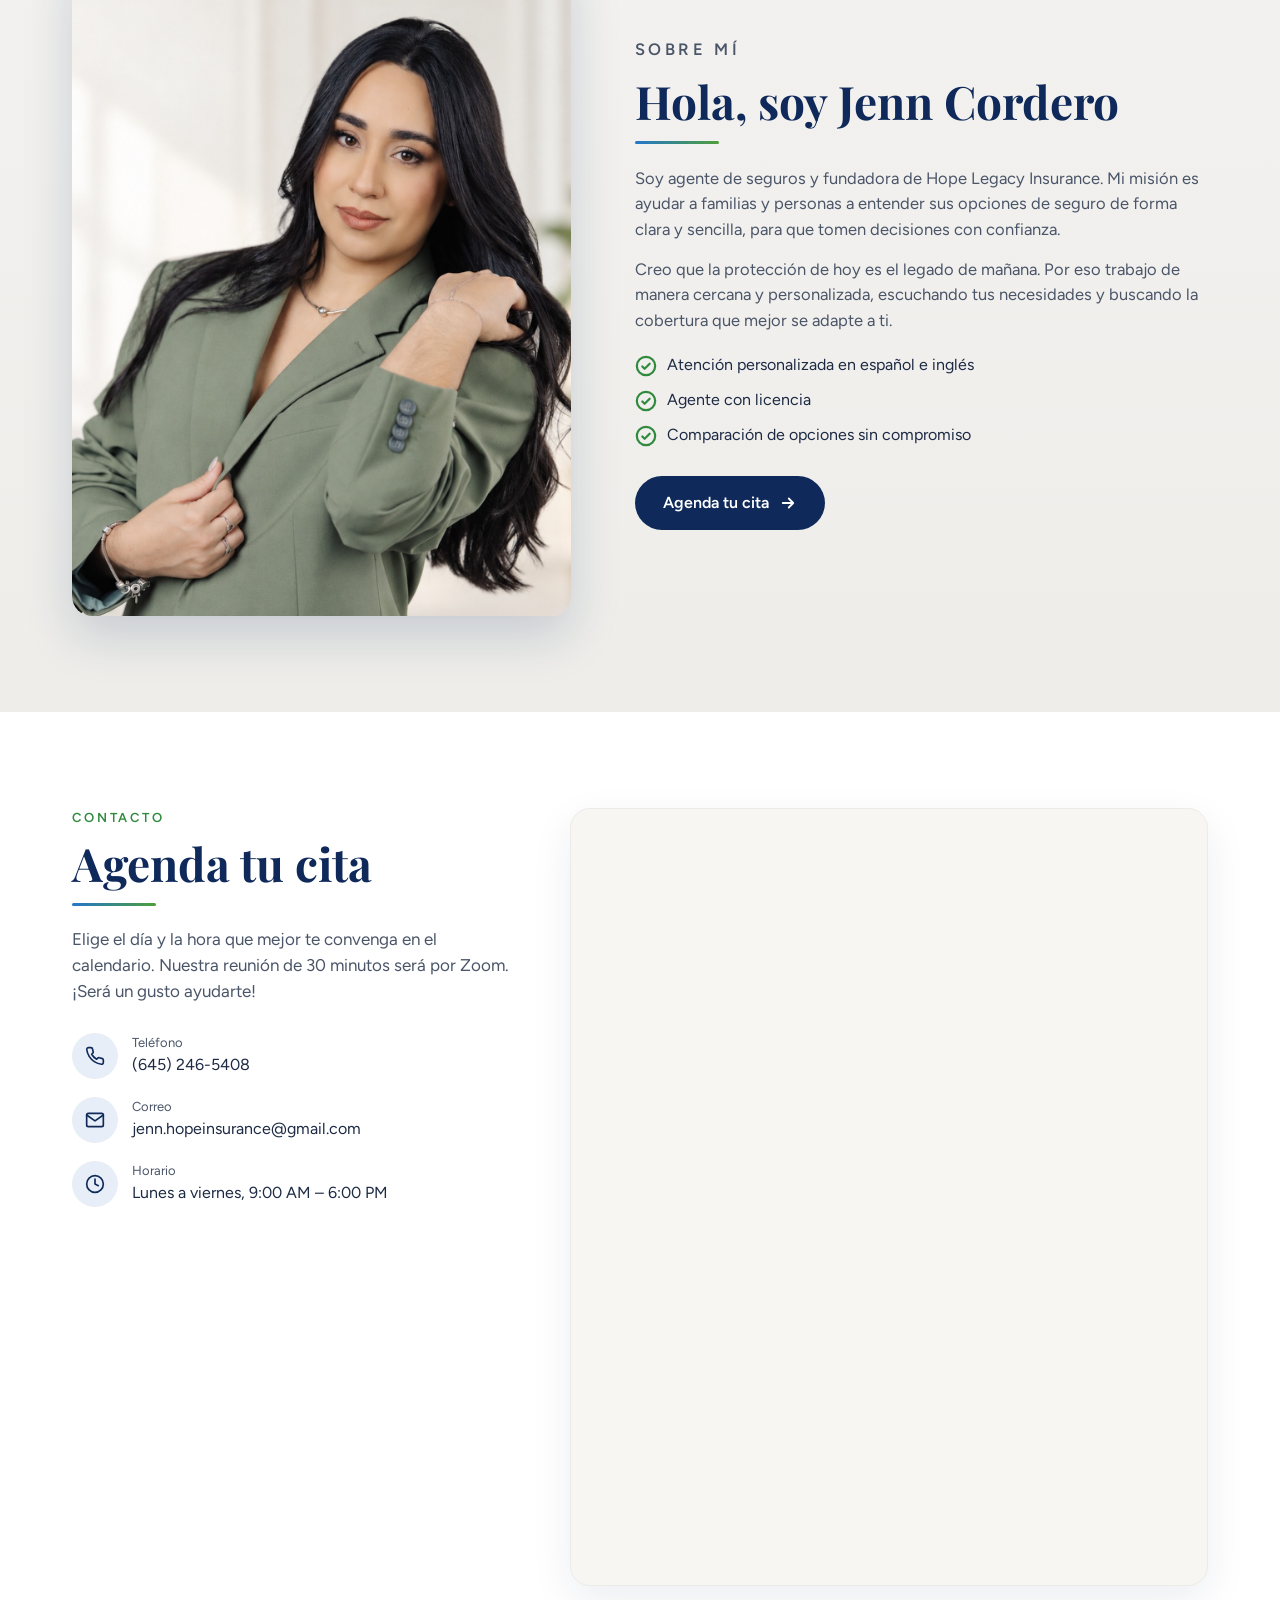
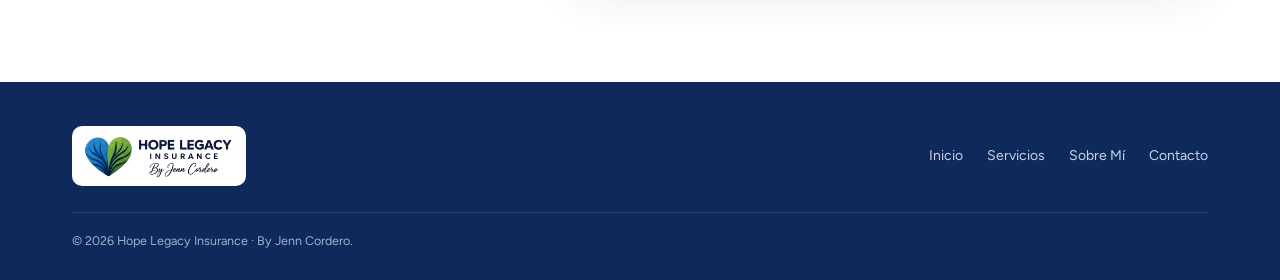
==== commit 9079bc92: "Jessica: Spanish Calendly booking embed + new phone (645) 246-5408" ====
--- a/jessica/index.html
+++ b/jessica/index.html
@@ -92,6 +92,8 @@
 textarea{min-height:110px;resize:vertical}
 form .btn{width:100%;justify-content:center;margin-top:6px}
 .note{font-size:12.5px;color:var(--muted);margin-top:12px;text-align:center}
+.cal-card{background:var(--card);border:1px solid #ecebe7;border-radius:20px;padding:8px;box-shadow:0 14px 40px rgba(15,42,90,.08);overflow:hidden}
+@media(max-width:700px){.cal-card{padding:0;border-radius:14px}.calendly-inline-widget{height:900px!important;min-height:700px}}
 .thanks{display:none;text-align:center;padding:40px 20px}
 .thanks .ok{width:72px;height:72px;border-radius:50%;background:var(--green);color:#fff;display:grid;place-items:center;margin:0 auto 18px}
 .thanks h3{font-family:'Playfair Display',serif;color:var(--navy);font-size:28px;margin-bottom:8px}
@@ -264,51 +266,19 @@
    <p class="kicker">Contacto</p>
    <h2>Agenda tu cita</h2>
    <div class="uline" style="margin-bottom:20px"></div>
-   <p class="lead">Completa el formulario y me comunicaré contigo para confirmar tu cita. ¡Será un gusto ayudarte!</p>
+   <p class="lead">Elige el día y la hora que mejor te convenga en el calendario. Nuestra reunión de 30 minutos será por Zoom. ¡Será un gusto ayudarte!</p>
    <div class="info">
-    <div><span class="ci"><svg width="20" height="20" viewBox="0 0 24 24" fill="none" stroke="currentColor" stroke-width="2" stroke-linecap="round" stroke-linejoin="round"><path d="M22 16.9v3a2 2 0 0 1-2.2 2 19.8 19.8 0 0 1-8.6-3.1 19.5 19.5 0 0 1-6-6A19.8 19.8 0 0 1 2.1 4.2 2 2 0 0 1 4.1 2h3a2 2 0 0 1 2 1.7c.1 1 .4 1.9.7 2.8a2 2 0 0 1-.5 2.1L8 9.9a16 16 0 0 0 6 6l1.3-1.3a2 2 0 0 1 2.1-.4c.9.3 1.8.6 2.8.7a2 2 0 0 1 1.7 2z"/></svg></span><span><small>Teléfono</small><a href="tel:+17869052247" style="color:inherit;text-decoration:none">(786) 905-2247</a></span></div>
+    <div><span class="ci"><svg width="20" height="20" viewBox="0 0 24 24" fill="none" stroke="currentColor" stroke-width="2" stroke-linecap="round" stroke-linejoin="round"><path d="M22 16.9v3a2 2 0 0 1-2.2 2 19.8 19.8 0 0 1-8.6-3.1 19.5 19.5 0 0 1-6-6A19.8 19.8 0 0 1 2.1 4.2 2 2 0 0 1 4.1 2h3a2 2 0 0 1 2 1.7c.1 1 .4 1.9.7 2.8a2 2 0 0 1-.5 2.1L8 9.9a16 16 0 0 0 6 6l1.3-1.3a2 2 0 0 1 2.1-.4c.9.3 1.8.6 2.8.7a2 2 0 0 1 1.7 2z"/></svg></span><span><small>Teléfono</small><a href="tel:+16452465408" style="color:inherit;text-decoration:none">(645) 246-5408</a></span></div>
     <div><span class="ci"><svg width="20" height="20" viewBox="0 0 24 24" fill="none" stroke="currentColor" stroke-width="2" stroke-linecap="round" stroke-linejoin="round"><path d="M4 4h16c1.1 0 2 .9 2 2v12c0 1.1-.9 2-2 2H4c-1.1 0-2-.9-2-2V6c0-1.1.9-2 2-2z"/><polyline points="22,6 12,13 2,6"/></svg></span><span><small>Correo</small><a href="mailto:jenn.hopeinsurance@gmail.com" style="color:inherit;text-decoration:none">jenn.hopeinsurance@gmail.com</a></span></div>
     <div><span class="ci"><svg width="20" height="20" viewBox="0 0 24 24" fill="none" stroke="currentColor" stroke-width="2" stroke-linecap="round" stroke-linejoin="round"><circle cx="12" cy="12" r="10"/><path d="M12 6v6l4 2"/></svg></span><span><small>Horario</small>Lunes a viernes, 9:00 AM – 6:00 PM</span></div>
    </div>
-   <!-- ENLACE DE RESERVA FUTURO: cuando Jenn tenga Calendly (u otro), colocar aquí, por ejemplo:
-   <a class="btn" href="https://calendly.com/TU-USUARIO" target="_blank" rel="noopener" style="margin-top:26px">Reservar en línea</a>
-   o insertar el widget:
-   <div class="calendly-inline-widget" data-url="https://calendly.com/TU-USUARIO" style="min-width:320px;height:700px;"></div>
-   <script src="https://assets.calendly.com/assets/external/widget.js" async></script>
-   -->
   </div>
 
   <div>
-   <form id="booking" novalidate>
-    <div class="row">
-     <label>Nombre completo<input type="text" name="nombre" required autocomplete="name" placeholder="Tu nombre"></label>
-     <label>Teléfono<input type="tel" name="telefono" required autocomplete="tel" placeholder="(000) 000-0000"></label>
-    </div>
-    <div class="row">
-     <label>Correo electrónico<input type="email" name="email" required autocomplete="email" placeholder="tu@correo.com"></label>
-     <label>Tipo de servicio
-      <select name="servicio" id="servicio" required>
-       <option value="">Selecciona una opción</option>
-       <option>Cotización para un nuevo seguro</option>
-       <option>Renovación de póliza</option>
-       <option>Obamacare (Mercado de Salud)</option>
-       <option>Seguro de salud privado</option>
-       <option>Planes médicos de descuento</option>
-       <option>Seguro dental</option>
-       <option>Otro</option>
-      </select></label>
-    </div>
-    <label>Fecha preferida<input type="date" name="fecha" id="fecha"></label>
-    <label>Mensaje<textarea name="mensaje" placeholder="Cuéntame un poco sobre lo que necesitas"></textarea></label>
-    <button class="btn" type="submit">Solicitar cita
-     <svg width="18" height="18" viewBox="0 0 24 24" fill="none" stroke="currentColor" stroke-width="2.4" stroke-linecap="round" stroke-linejoin="round"><path d="M5 12h14M13 6l6 6-6 6"/></svg></button>
-    <p class="note">Tus datos son confidenciales y solo se usarán para contactarte.</p>
-   </form>
-   <div class="thanks" id="thanks">
-    <div class="ok"><svg width="36" height="36" viewBox="0 0 24 24" fill="none" stroke="currentColor" stroke-width="2.6" stroke-linecap="round" stroke-linejoin="round"><path d="M5 12.5l4.5 4.5L19 7.5"/></svg></div>
-    <h3>¡Gracias por tu solicitud!</h3>
-    <p class="lead" style="margin:0 auto">Recibí tus datos y me pondré en contacto contigo muy pronto para confirmar tu cita.</p>
+   <div class="cal-card">
+    <div class="calendly-inline-widget" data-url="https://calendly.com/jenncordero0900/30min?hide_gdpr_banner=1&primary_color=0f2a5a" style="min-width:320px;height:760px;"></div>
    </div>
+   <script type="text/javascript" src="https://assets.calendly.com/assets/external/widget.js" async></script>
   </div>
  </div>
 </section>
@@ -324,23 +294,12 @@
 </footer>
 
 <script>
-const sel=document.getElementById('servicio');
-function goBook(service){
-  if(service){[...sel.options].forEach(o=>{if(o.text===service)sel.value=o.value||o.text;});}
-  document.getElementById('contacto').scrollIntoView({behavior:'smooth'});
-  setTimeout(()=>document.querySelector('#booking input[name=nombre]').focus({preventScroll:true}),700);
-}
-document.querySelectorAll('[data-service]').forEach(el=>el.addEventListener('click',e=>{e.preventDefault();goBook(el.dataset.service);}));
+function goBook(){document.getElementById('contacto').scrollIntoView({behavior:'smooth'});}
+document.querySelectorAll('[data-service]').forEach(el=>el.addEventListener('click',e=>{e.preventDefault();goBook();}));
 document.querySelectorAll('#menu a').forEach(a=>a.addEventListener('click',()=>{
   document.getElementById('menu').classList.remove('open');
   document.querySelectorAll('#menu a').forEach(x=>x.classList.remove('active'));a.classList.add('active');
 }));
-document.getElementById('fecha').min=new Date().toISOString().split('T')[0];
-document.getElementById('booking').addEventListener('submit',e=>{
-  e.preventDefault();const f=e.target;
-  if(!f.checkValidity()){f.reportValidity();return;}
-  f.style.display='none';document.getElementById('thanks').style.display='block';
-});
 </script>
 </body>
 </html>
